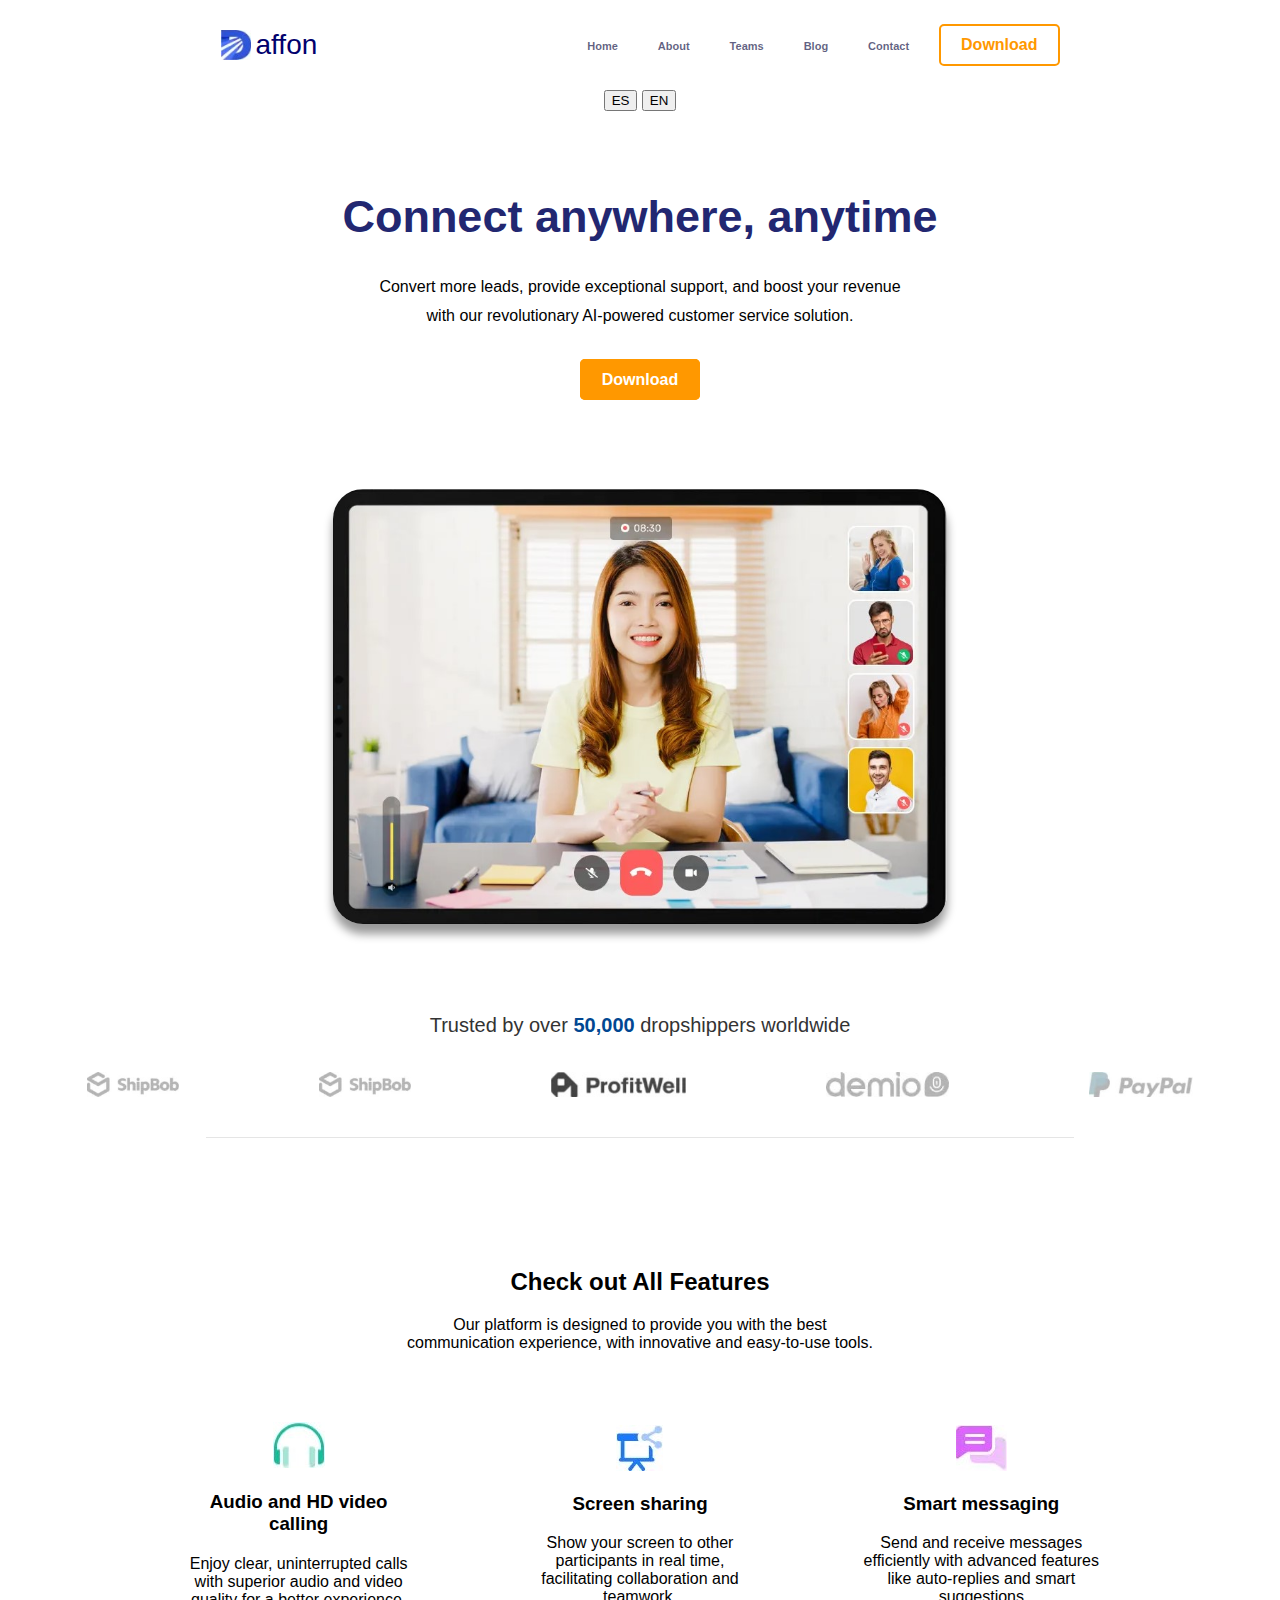
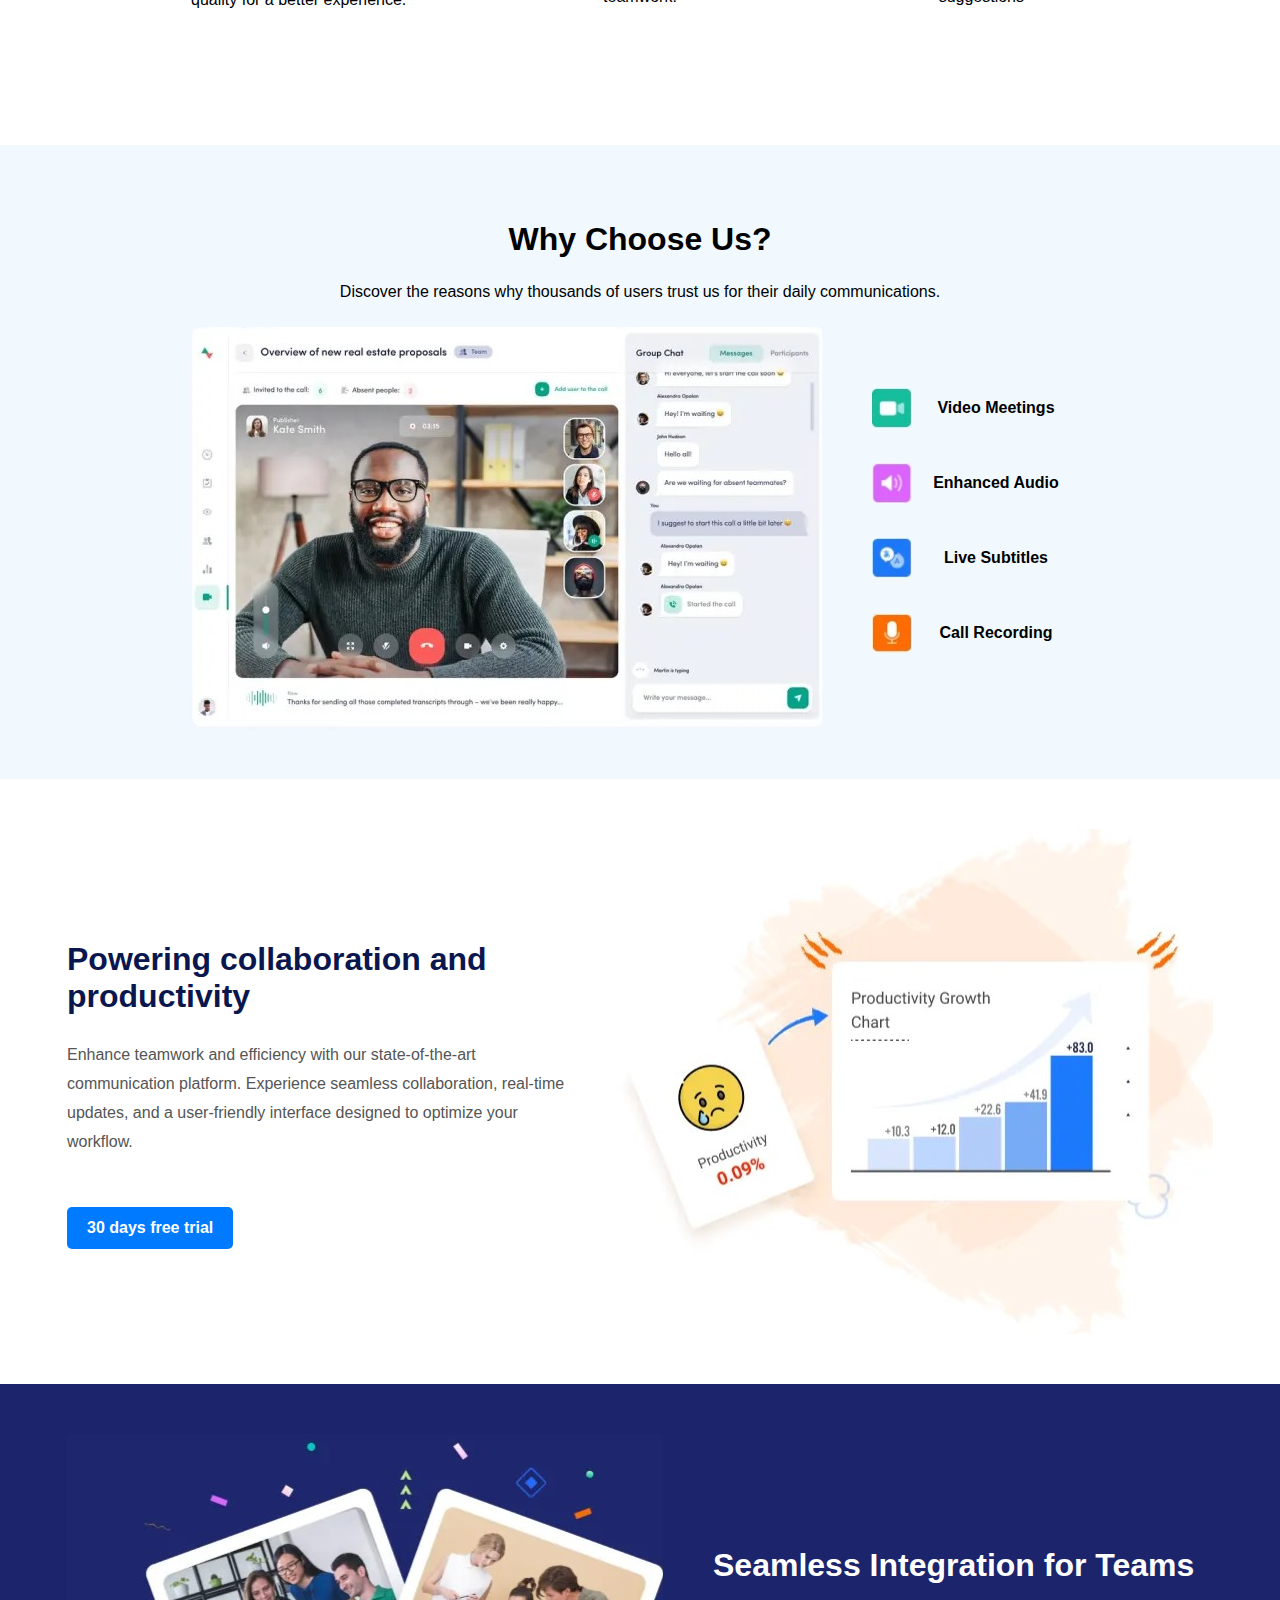
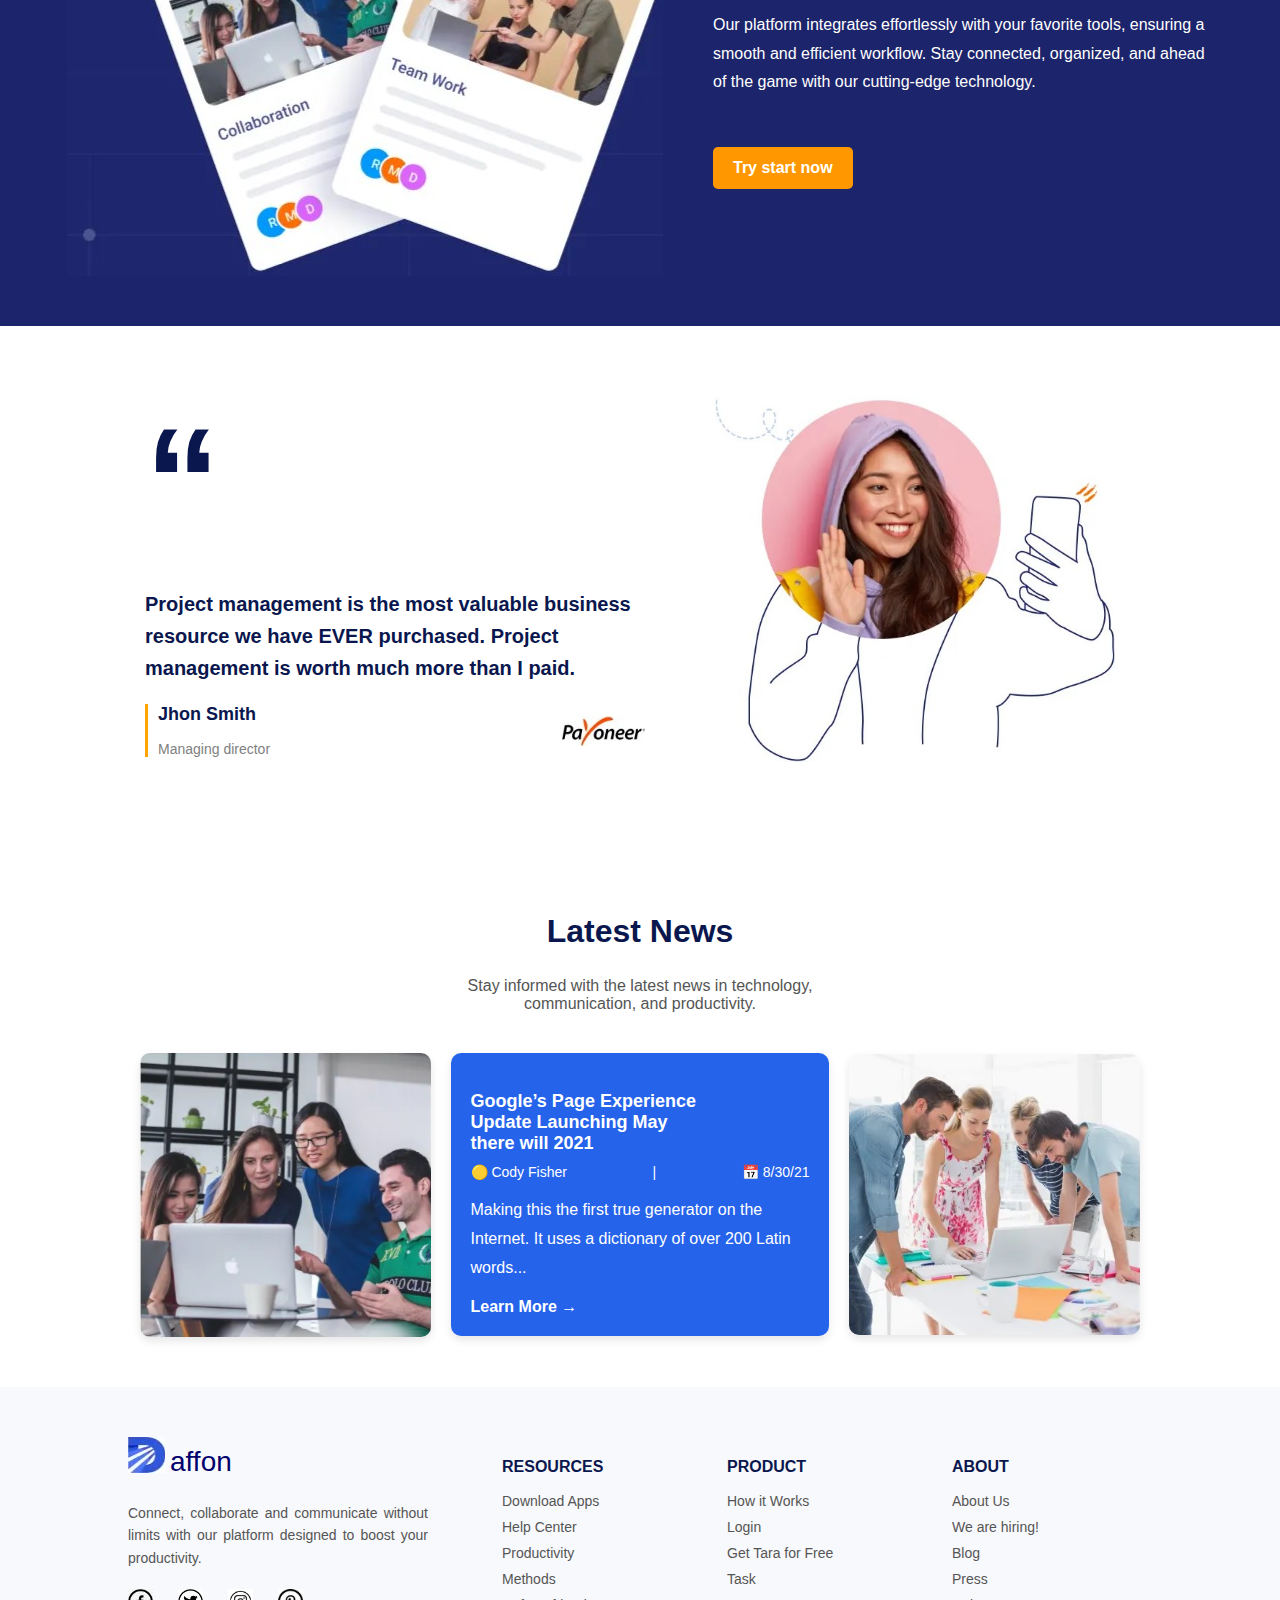
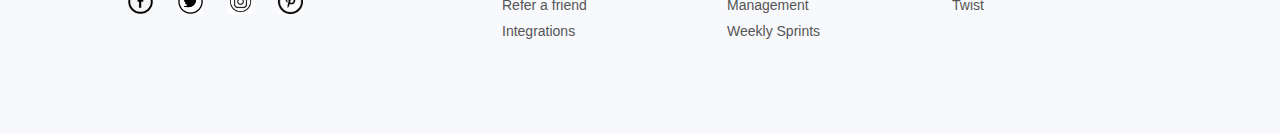
==== Proyecto/index.html @ 098b147c "Update index.html" ====
<!DOCTYPE html>
<html lang="es">

<head>
    <meta charset="UTF-8">
    <meta name="viewport" content="width=device-width, initial-scale=1.0">
    <title>Landing Page</title>
    <link rel="stylesheet" href="style.css">
    <link rel="stylesheet" href="style2.css">
    <link rel="stylesheet" href="style3.css">
    <script src="script.js"></script>

</head>

<body>

    <!-- Header -->
    <header class="header">
        <div class="logo">
            <img src="logo.jpg" alt="Logo" class="logo-img">
            affon
        </div>
        <nav>
            <ul>
                <li><a href="#" data-en="Home" data-es="Inicio">Home</a></li>
                <li><a href="#" data-en="About" data-es="Acerca de">About</a></li>
                <li><a href="#" data-en="Teams" data-es="Equipos">Teams</a></li>
                <li><a href="#" data-en="Blog" data-es="Blog">Blog</a></li>
                <li><a href="#" data-en="Contact" data-es="Contacto">Contact</a></li>
            </ul>
        </nav>
        <a href="#" class="btn btn1" data-en="Download" data-es="Descargar">Download</a>
    </header>

    <button onclick="changeLanguage('es')">ES</button>
    <button onclick="changeLanguage('en')">EN</button>



    <!-- Hero Section -->
    <section class="hero">
        <div class="hero-content">
            <h1>Connect anywhere, anytime</h1>
            <p>Convert more leads, provide exceptional support, and boost your revenue <br>
                with our revolutionary AI-powered customer service solution.</p>


            <a href="#" class="btn btn2">Download</a>
        </div>
        <div class="hero-image">
            <img src="Assets_features/video-call.jpg" alt="Video Call">
        </div>
    </section>
    <section class="trusted-section">
        <p>Trusted by over <span class="highlight">50,000</span> dropshippers worldwide</p>
        <div class="logos">
            <img src="Assets_trusted/shipbob.jpg" alt="Demio">
            <img src="Assets_trusted/shipbob.jpg" alt="ShipBob">
            <img src="Assets_trusted/profitwell.jpg" alt="ProfitWell">
            <img src="Assets_trusted/demio.jpg" alt="Demio">
            <img src="Assets_trusted/paypal.jpg" alt="PayPal">


        </div>
        <hr class="soft-line">
    </section>


    <!-- Features Section -->
    <section class="features">
        <h2>Check out All Features</h2>
        <p>Our platform is designed to provide you with the best  <br>
            communication experience, with innovative and easy-to-use tools.</p>
        <section class="img-feature">
            <div class="feature">
                <img src="Assets_features/audifonos.jpg" alt="Audifonos">
                <h3>Audio and HD video calling</h3>
                <p>Enjoy clear, uninterrupted calls with superior audio and video quality for a better experience.</p>
            </div>
            <div class="feature">
                <img src="Assets_features/pce.jpg" alt="Pce">
                <h3>Screen sharing</h3>
                <p>Show your screen to other participants in real time, facilitating collaboration and teamwork.</p>

            </div>
            <div class="feature">
                <img src="Assets_features/chat.jpg" alt="Chat">
                <h3>Smart messaging</h3>
                <p>Send and receive messages efficiently with advanced features like auto-replies and smart suggestions</p>
            </div>
        </section>

    </section>

    <!-- Why Choose Us -->
    <section class="why-choose">
        <h2>Why Choose Us?</h2>
        <p>Discover the reasons why thousands of users trust us for their daily communications.
        </p>
        <section class="choose">
            <img src="Assets_choose/pantalla.jpg" alt="Pantalla">

            <ul class="sec-choose">
                <li>
                    <img src="Assets_choose/video-meetings.jpg" alt="Video-meetings">
                    <span class="texto">Video Meetings</span>
                    <span class="extra-texto"> Organize meetings with colleagues and clients regardless of location.</span>
                </li>
                <li>
                    <img src="Assets_choose/enhanced-audio.jpg" alt="Enhanced-audio">
                    <span class="texto">Enhanced Audio</span>
                    <span class="extra-texto"> Enjoy superior sound quality for clearer conversations. </span>
                </li>
                <li>
                    <img src="Assets_choose/live-subtitles.jpg" alt="Live-subtitles">
                    <span class="texto">Live Subtitles</span>
                    <span class="extra-texto"> Follow the conversations with real-time transcription.</span>
                </li>
                <li>
                    <img src="Assets_choose/call-recording.jpg" alt="Call-recording">
                    <span class="texto">Call Recording</span>
                    <span class="extra-texto">Save your meetings to review later when you need to.</span>
                </li>
            </ul>
        </section>
        </section>

        <section class="collaboration-section">
            <div class="content">
                <h2 class="collaboration-title">Powering collaboration and productivity</h2>
                <p class="collaboration-text">
                    Enhance teamwork and efficiency with our state-of-the-art communication platform. 
                    Experience seamless collaboration, real-time updates, and a user-friendly interface designed to optimize your workflow.
                </p>
                <a href="#" class="cta-button">30 days free trial</a>
            </div>
            <img src="Latest_News/powering.jpg" alt="Productivity Growth Chart">
        </section>

        <section class="collaboration-section2">
            <img src="Latest_News/img-azul.jpg" alt="Productivity Growth Chart">
            <div class="content">
                <h2 class="collaboration2-title">Seamless Integration for Teams</h2>
                <p class="collaboration2-text">
                    Our platform integrates effortlessly with your favorite tools, ensuring a smooth and efficient workflow. Stay connected,
                     organized, and ahead of the game with our cutting-edge technology.
                </p>
                <a href="#" class="cta2-button">Try start now </a>
            </div>
            
        </section>

        <!-- Testimonial -->
        <section class="testimonial-section">
            <div class="testimonial-content">
                <span class="quote">“</span>
                <p class="testimonial-text">
                    Project management is the most valuable business resource we have EVER purchased.
                    Project management is worth much more than I paid.
                </p>
                <div class="author-info">
                    <div class="author-details">
                        <span class="author-name">Jhon Smith</span>
                        <br>
                        <span class="author-title">Managing director</span>
                    </div>
                    <img src="logo-empresa.jpg" alt="Payoneer Logo" class="company-logo">
                </div>
            </div>
            <div class="testimonial-image">
                <img src="Latest_News/selfie.jpg" alt="Testimonial Image">
            </div>
        </section>
        

        <!-- Latest News -->
        <section class="latest-news">
            <h2 class="news-title">Latest News</h2>
            <p class="news-description">
                Stay informed with the latest news in technology,<br> 
                communication, and productivity. 
              
            </p>
            
            <div class="news-container">
                <div class="news-card">
                    <img src="Latest_News/amigos.jpg" alt="News Image">
                </div>
                
                <div class="news-card featured-news">
                    <h3>Google’s Page Experience <br> Update Launching May <br>there will 2021</h3>
                    <div class="author-info">
                        <span>🟡 Cody Fisher</span> | <span>📅 8/30/21</span>
                    </div>
                    <p>
                        Making this the first true generator on the Internet. It uses a dictionary of 
                        over 200 Latin words...
                    </p>
                    <a href="#" class="learn-more">Learn More →</a>
                </div>
                
                <div class="news-card">
                    <img src="Latest_News/equipo.jpg" alt="News Image">
                </div>
            </div>
        </section>
        

        <!-- Footer -->
        <footer class="footer">
            <div class="footer-container">
                <!-- Logo y descripción -->
                <div class="footer-logo">
                    <div class="logo">
                        <img src="logo.jpg" alt="Logo" class="logo-img">
                        affon
                    </div>
                    <p>Connect, collaborate and communicate without limits with our platform designed to boost your productivity.</p>
                        <div class="social-icons">
                            <a href="#"><img src="Assets_trusted/facebook.jpg" alt="Facebook"></a>
                            <a href="#"><img src="Assets_trusted/twitter.jpg" alt="Twitter"></a>
                            <a href="#"><img src="Assets_trusted/instagran3.jpg" alt="Instagram"></a>
                            <a href="#"><img src="Assets_trusted/pinterest.jpg" alt="Pinterest"></a>
                        </div>
                </div>
        
                <!-- Menús -->
                <div class="footer-links">
                    <div class="column">
                        <h4>RESOURCES</h4>
                        <ul>
                            <li><a href="#">Download Apps</a></li>
                            <li><a href="#">Help Center</a></li>
                            <li><a href="#">Productivity</a></li>
                            <li><a href="#">Methods</a></li>
                            <li><a href="#">Refer a friend</a></li>
                            <li><a href="#">Integrations</a></li>
                        </ul>
                    </div>
        
                    <div class="column">
                        <h4>PRODUCT</h4>
                        <ul>
                            <li><a href="#">How it Works</a></li>
                            <li><a href="#">Login</a></li>
                            <li><a href="#">Get Tara for Free</a></li>
                            <li><a href="#">Task</a></li>
                            <li><a href="#">Management</a></li>
                            <li><a href="#">Weekly Sprints</a></li>
                        </ul>
                    </div>
        
                    <div class="column">
                        <h4>ABOUT</h4>
                        <ul>
                            <li><a href="#">About Us</a></li>
                            <li><a href="#">We are hiring!</a></li>
                            <li><a href="#">Blog</a></li>
                            <li><a href="#">Press</a></li>
                            <li><a href="#">Twist</a></li>
                        </ul>
                    </div>
                </div>
            </div>
        </footer>
        

</body>

</html>
---- Proyecto/style.css ----
/* Estilos generales */
body {
    font-family: Arial, sans-serif;
    margin: 0;
    padding: 0;
    text-align: center;
}

/* Header */
.header {
    display: flex;
    justify-content: center;
    gap: 30px;
    align-items: center;
    padding: 20px 10%;
    background-color: white;
    box-shadow: none;
}
.header nav ul li a {
    text-decoration: none;
    color: black;
    font-size: 11px; /* Reduce el tamaño del texto */
    font-weight: 400; /* Hace que el texto sea más delgado (normal) */
    font-family: Arial, sans-serif;; /* Asegura una tipografía ligera */
}


.logo {
    display: flex;
    align-items: center;
    font-size: 28px; /* Aumenta el tamaño del texto */
    font-weight: 300; /* Hace el texto más delgado */
    font-family: "Century Gothic", Arial, sans-serif;;
    gap: 5px; /* Espacio entre la imagen y el texto */
    color: rgb(1, 1, 109);
    margin-right: 200px;

    
}

.logo-img {
    width: 30px; /* Ajusta el tamaño de la imagen */
    height: auto; /* Mantiene la proporción */

}


nav ul {
    list-style: none;
    display: flex;
    gap: 40px;
}

nav ul li {
    display: inline;
}

.header nav ul li a {
    text-decoration: none;
    color: rgba(24, 24, 75, 0.699);
    font-weight: bold;
}


.btn1 {
    background-color: white; /* Fondo blanco */
    color: #ff9800; /* Texto naranja */
    padding: 10px 20px;
    text-decoration: none;
    border: 2px solid #ff9800; /* Borde naranja */
    border-radius: 5px;
    font-weight: bold; /* Hace el texto más visible */
    transition: all 0.3s ease; /* Agrega un efecto suave */
}

.btn1:hover {
    background-color: #ff9800; /* Cambia el fondo a naranja al pasar el mouse */
    color: white; /* Cambia el texto a blanco */
}
.btn2 {
    background-color: #ff9800; /* Fondo naranja */
    color: white; /* Texto blanco */
    padding: 10px 20px;
    text-decoration: none;
    border: 2px solid #ff9800; /* Borde naranja */
    border-radius: 5px;
    font-weight: bold; /* Hace el texto más visible */
    transition: all 0.3s ease; /* Agrega un efecto suave */
    
    
    
}

.btn2:hover {
    padding: 14px 28px; /* Aumenta un poco el tamaño del botón */
    border-radius: 10px; /* Suaviza aún más los bordes */
    letter-spacing: 1px; /* Hace que las letras se separen un poco */

}
---- Proyecto/style2.css ----
/* Hero Section */
.hero {
    padding: 50px 10%;
    text-align: center;
}

.hero-content {
    margin-bottom: 100px; /* Espacio entre el texto y la imagen */
}
.hero-content p {
    margin-bottom: 40px; /* Agrega espacio debajo del párrafo */
    line-height: 1.8; /* Aumenta la distancia entre líneas */
    
    
}


.hero-image img {
    width: 60%; /* Reduce la imagen al 40% del contenedor */
    max-width: 800px; /* Evita que sea demasiado grande */
    height: auto; /* Mantiene la proporción */
    display: block; /* Evita espacios no deseados */
    margin: 0 auto; /* Centra la imagen si es necesario */
    box-shadow:  0px 10px 10px rgba(0, 0, 0, 0.4); /* Sombra solo abajo */
    border-radius: 30px; /* Opcional: redondea un poco las esquinas */
    
    
}


.hero-content h1 {
    color:rgba(34, 39, 113); /* Cambia el color del texto a azul */
    font-size: 45px; /* Aumenta el tamaño del texto */
    font-weight: bold; /* Mantiene el texto en negrita */
    font-family: "Century Gothic", Arial, sans-serif; /* Usa Century Gothic */
}

.trusted-section {
    text-align: center;
    padding: 20px;
    font-family: Arial, sans-serif;
    color: #333;
}

.trusted-section .highlight {
    color: #014792; /* Color azul similar */
    font-weight: bold;
}

.trusted-section p {
    font-size: 20px; /* Tamaño del texto general */
    font-weight: normal;
    color: #333;
    margin-bottom: 35px;

}


.logos {
    display: flex;
    justify-content: center;
    align-items: center;
    gap: 140px;
    margin-top: 10px;
}

.logos img {
    height: 25px; /* Ajusta el tamaño según necesites */
   
    transition: opacity 0.3s ease-in-out;
}

.logos img:hover {
    opacity: 1;
}

.soft-line {
    width: 70%; /* Controla el ancho de la línea */
    margin: 40px auto; /* Centra la línea y agrega espacio arriba/abajo */
    border: none;
    height: 1px;
    background-color: rgba(0, 0, 0, 0.1); /* Color suave */
}

/* Features Section */
.features {
    
    padding: 50px 10%;
}
.feature h3{
    line-height: 1.2;
}

.feature {
    margin: 20px 0;
}
.img-feature {
    margin: 50px;
    display: flex; /* Activa Flexbox */
    justify-content: center; /* Centra horizontalmente */
    align-items: center; /* Centra verticalmente */
    gap: 100px; /* Agrega separación entre las cajas */
}

.feature {
    flex: 1; /* Hace que todas las cajas tengan el mismo tamaño */
    text-align: center; /* Centra el contenido */
    max-width: 300px; /* Opcional: ajusta el ancho máximo */

}


/* Why Choose Us */
.why-choose {
    padding: 50px 10%;
    background-color: rgba(226, 242, 255, 0.473);
}

.why-choose h2 {
    font-size: 32px; /* Aumenta el tamaño del título */
    font-weight: bold;
    margin-bottom: 20px; /* Aumenta el espacio entre el título y el párrafo */
}

.why-choose p {
    font-size: 16px; /* Ajusta el tamaño del texto */
    line-height: 1.8; /* Aumenta el espacio entre líneas */
    margin-top: 20px; /* Espacio extra arriba */
    margin-bottom: 20px; /* Espacio extra abajo */
}

.choose{
    display: flex; /* Activa Flexbox */
    align-items: center; /* Centra verticalmente */
    justify-content: center; /* Centra horizontalmente */
    gap: 40px; /* Espacio entre la imagen y la lista */
    width: 100%;
    max-width: 900px; /* Ajusta el tamaño máximo */
    margin: 0 auto; /* Centra la sección en la página */

}
.sec-choose {
    list-style: none;
    padding: 0;
    width: 350px;
}

.sec-choose li {
    display: flex;
    align-items: center;
    gap: 0px;
    padding: 10px;
    margin-bottom: 5px;
    overflow: hidden;
    background-color: transparent;
    transition: background-color 0.3s ease-in-out;
    position: relative;
    flex-wrap: wrap; /* Permite que el texto adicional baje sin afectar la imagen y el subtítulo */
}

.sec-choose li:hover {
    background-color: white; /* Fondo blanco solo al pasar el mouse */
    border-radius: 10px;
    padding-bottom: 10px; /* Espacio para el texto extra */
}

.sec-choose img {
    width: 40px;
    height: 40px;
    border-radius: 5px;
    margin-right: 0px; /* Reducir el espacio entre la imagen y el texto */

}

.sec-choose .texto {
    font-size: 16px;
    font-weight: bold;
    flex: 2; /* Permite que el texto principal ocupe el espacio disponible */
    margin-left: 0px; /* Elimina cualquier margen extra */
}

.sec-choose .extra-texto {
    opacity: 0;
    max-height: 0;
    overflow: hidden;
    transition: opacity 0.3s ease-in-out, max-height 0.3s ease-in-out;
    color: #555;
    padding: 5px 10px;
    width: 100%; /* Ocupa todo el ancho disponible debajo */
    text-align: start;
    font-size: small;
}
.sec-choose li:hover .extra-texto {
    opacity: 1;
    max-height: 100px; /* Se expande hacia abajo */
}


.collaboration-section {
    display: flex;
    align-items: center;
    justify-content: center;
    padding: 50px;
    gap: 50px; /* Espacio entre el texto y la imagen */
}

.content {
    max-width: 500px;
    text-align: left; /* Asegura que todo el contenido quede alineado a la izquierda */
}

.collaboration-title {
    font-size: 32px;
    font-weight: bold;
    color: #0a174e;
    text-align: left;
}

.collaboration-text {
    font-size: 16px;
    color: #555;
    line-height: 1.8;
    margin-bottom: 20px;
    text-align: left;
}


.cta-button {
    display: inline-block;
    background-color: #007bff;
    color: white;
    padding: 12px 20px;
    border-radius: 5px;
    text-decoration: none;
    font-weight: bold;
    margin-top: 30px; /* Aumenta la distancia del texto al botón */
    transition: all 0.3s ease-in-out; /* Agrega una transición suave */
}
.cta-button:hover {
    transform: scale(1.1); /* Hace que el botón crezca un 10% */
  
}

.image-container img {
    width: 400px; /* Ajusta el tamaño según sea necesario */
}


.collaboration-section2 {
    display: flex;
    align-items: center;
    justify-content: center;
    padding: 50px;
    gap: 50px; /* Espacio entre el texto y la imagen */
    background-color: #1c246b ;
}

.content {
    max-width: 500px;
    text-align: left; /* Asegura que todo el contenido quede alineado a la izquierda */
}

.collaboration2-title {
    font-size: 32px;
    font-weight: bold;
    color: white;
    text-align: left;
}

.collaboration2-text {
    font-size: 16px;
    color: white;
    line-height: 1.8;
    margin-bottom: 20px;
    text-align: left;
}
.cta2-button {
    display: inline-block;
    background-color: #ff9800;
    color: white;
    padding: 12px 20px;
    border-radius: 5px;
    text-decoration: none;
    font-weight: bold;
    margin-top: 30px; /* Aumenta la distancia del texto al botón */
    transition: all 0.3s ease-in-out; /* Agrega una transición suave */
}
.cta2-button:hover {
    transform: scale(1.1); /* Hace que el botón crezca un 10% */
  
}

.image-container img {
    width: 400px; /* Ajusta el tamaño según sea necesario */
}


/* Testimonial */
.testimonial-section {
    display: flex;
    align-items: center;
    justify-content: center;
    gap: 50px;
    padding: 50px;
}

.testimonial-content {
    max-width: 500px;
    text-align: left;
}

.quote {
    font-size: 150px;
    color: #0a174e;
    font-weight: bold;
    font-family:'Lucida Sans Unicode', Geneva, Verdana, sans-serif;
}

.testimonial-text {
    font-size: 20px;
    font-weight: bold;
    color: #0a174e;
    line-height: 1.6;
    margin-bottom: 20px;
}

.author-info {
    display: flex;
    align-items: center;
    justify-content: space-between; /* Distribuye los elementos */
    margin-top: 10px;
    width: 100%;
    gap: 80px;
}

.author-details {
    border-left: 3px solid orange;
    padding-left: 10px;
}

.author-name {
    font-size: 18px;
    font-weight: bold;
    color: #0a174e;
    display: block;
}

.author-title {
    font-size: 14px;
    color: gray;
    display: block;
}

.logo-container {
    flex-grow: 1; /* Empuja el logo hacia la derecha */
    display: flex;
    justify-content: flex-end;
}

.company-logo {
    height: 30px;
}

.testimonial-image img {
    width: 400px;
    padding: 20px;
}



/* Latest News */
.latest-news {
    text-align: center;
    padding: 50px 20px;
}

.news-title {
    font-size: 32px;
    font-weight: bold;
    color: #0a174e;
}

.news-description {
    font-size: 16px;
    color: #555;
    margin-bottom: 40px;
}

.news-container {
    display: flex;
    justify-content: center;
    align-items: center;
    gap: 20px;
    max-width: 1000px;
    margin: 0 auto;
}

.news-card {
    width: 300px;
    border-radius: 10px;
    overflow: hidden;
    box-shadow: 0 4px 8px rgba(0, 0, 0, 0.1);
}

.news-card img {
    width: 100%;
    height: auto;
    display: block;
}
.featured-news p {
    font-size: 16px;
    line-height: 1.8; /* Aumenta la distancia entre líneas */
    margin-bottom: 15px;
}


.featured-news {
    background: #2563eb;
    color: white;
    padding: 20px;
    text-align: left;
    width: 350px;
    border-radius: 10px;
}

.featured-news h3 {
    font-size: 18px;
    margin-bottom: 10px;
}

.author-info {
    font-size: 14px;
    margin-bottom: 10px;
}

.learn-more {
    color: white;
    text-decoration: none;
    font-weight: bold;
}

.learn-more:hover {
    text-decoration: underline;
}


.footer {
    background-color: #f8f9fc;
    padding: 50px 10%;
}

.footer-container {
    display: flex;
    justify-content: space-between;
    align-items: flex-start;
    flex-wrap: wrap;
}

.footer-logo {
    max-width: 300px;
}

.footer-logo img {
    width: 150px;
    margin-bottom: 15px;
}

.footer-logo p {
    font-size: 14px;
    color: #555;
    line-height: 1.6;
}

.social-icons {
    margin-top: 15px;
}

.social-icons a {
    display: inline-block;
    margin-right: 10px;
    font-size: 18px;
    color: #555;
    transition: color 0.3s ease;
}

.social-icons a:hover {
    color: #007bff;
}

.footer-links {
    display: flex;
    justify-content: space-between;
    gap: 40px;
}

.column h4 {
    font-size: 16px;
    font-weight: bold;
    color: #0a174e;
    margin-bottom: 10px;
}

.column ul {
    list-style: none;
    padding: 0;
}

.column ul li {
    margin-bottom: 8px;
}

.column ul li a {
    text-decoration: none;
    color: #555;
    font-size: 14px;
    transition: color 0.3s ease;
}

.column ul li a:hover {
    color: #007bff;
}
h1, h2, h3, p {
    transition: transform 0.3s ease, opacity 0.3s ease;
}
h1:hover, h2:hover {
    transform: scale(1.05);
}
---- Proyecto/style3.css ----
.footer-links {
    display: flex;
    justify-content: space-between;
    gap: 25px; /* Ajusta el valor según sea necesario */
}

.column {
    flex: 1;
    min-width: 200px; /* Asegura que haya espacio entre ellos */
    

}
.footer-logo {
    margin-bottom: 50px; /* Ajusta la distancia entre logo y links */
}

.footer-logo p {
    text-align: justify; /* Justificar el texto */
}

.footer-links .column h4,
.footer-links .column ul {
    text-align: left; /* Alinear los títulos y listas a la izquierda */
}


.social-icons {
    display: flex;
    gap: 15px; /* Espacio entre los íconos */
    margin-top: 20px; /* Espacio entre el texto y los íconos */
}

.social-icons img {
    width: 25px; /* Tamaño de los íconos */
    height: auto;
}
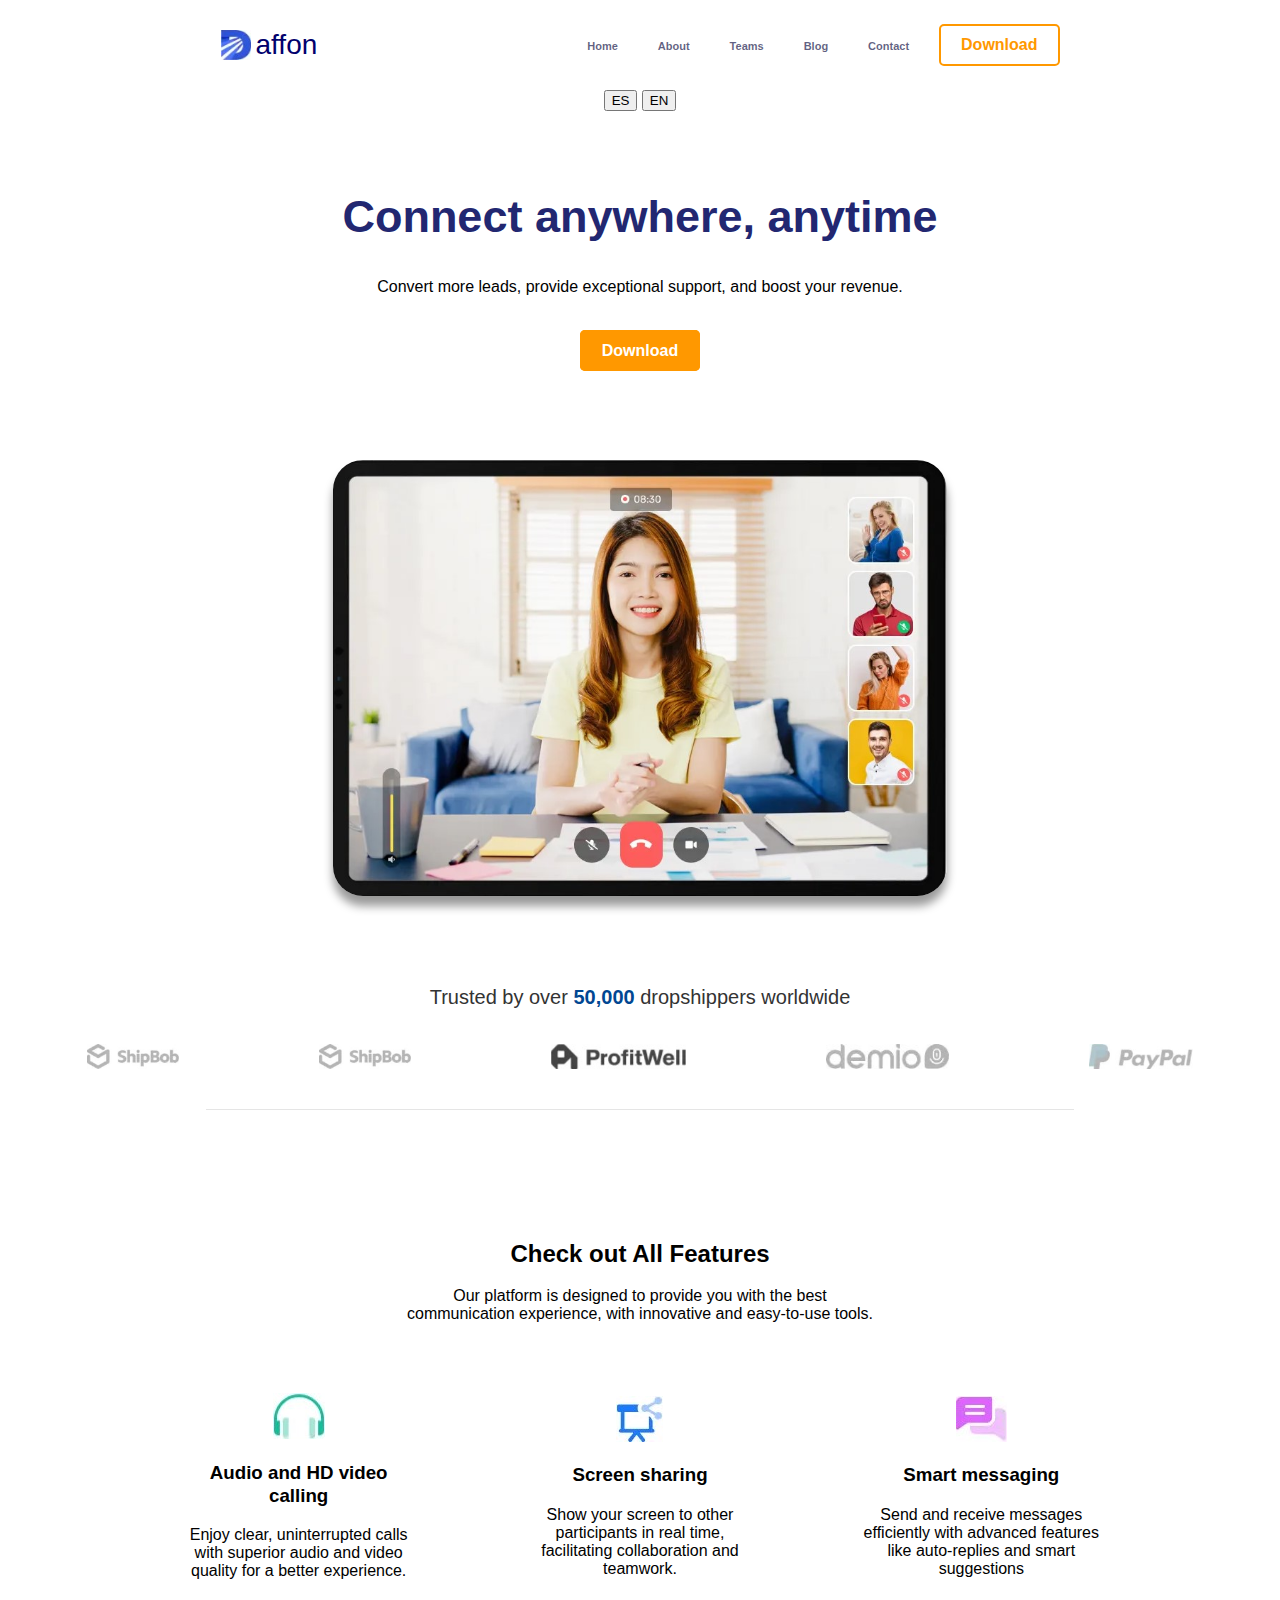
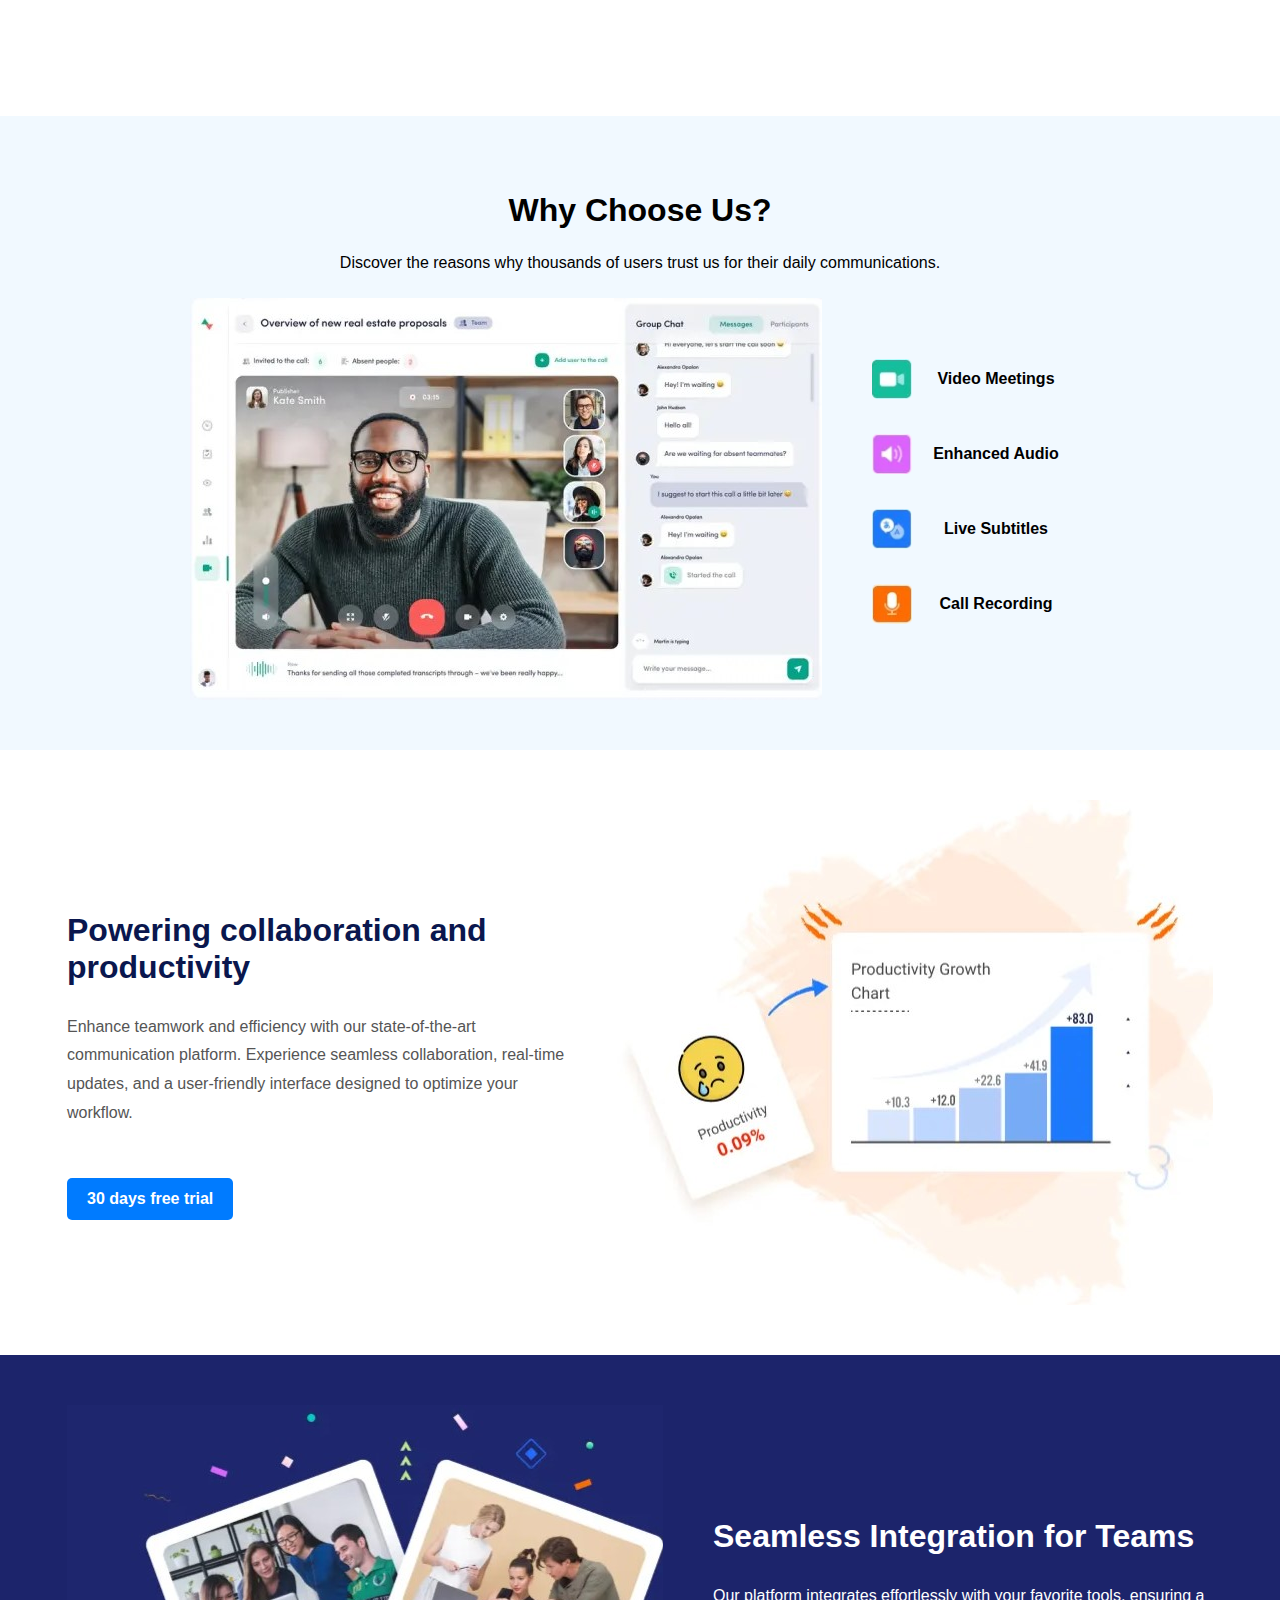
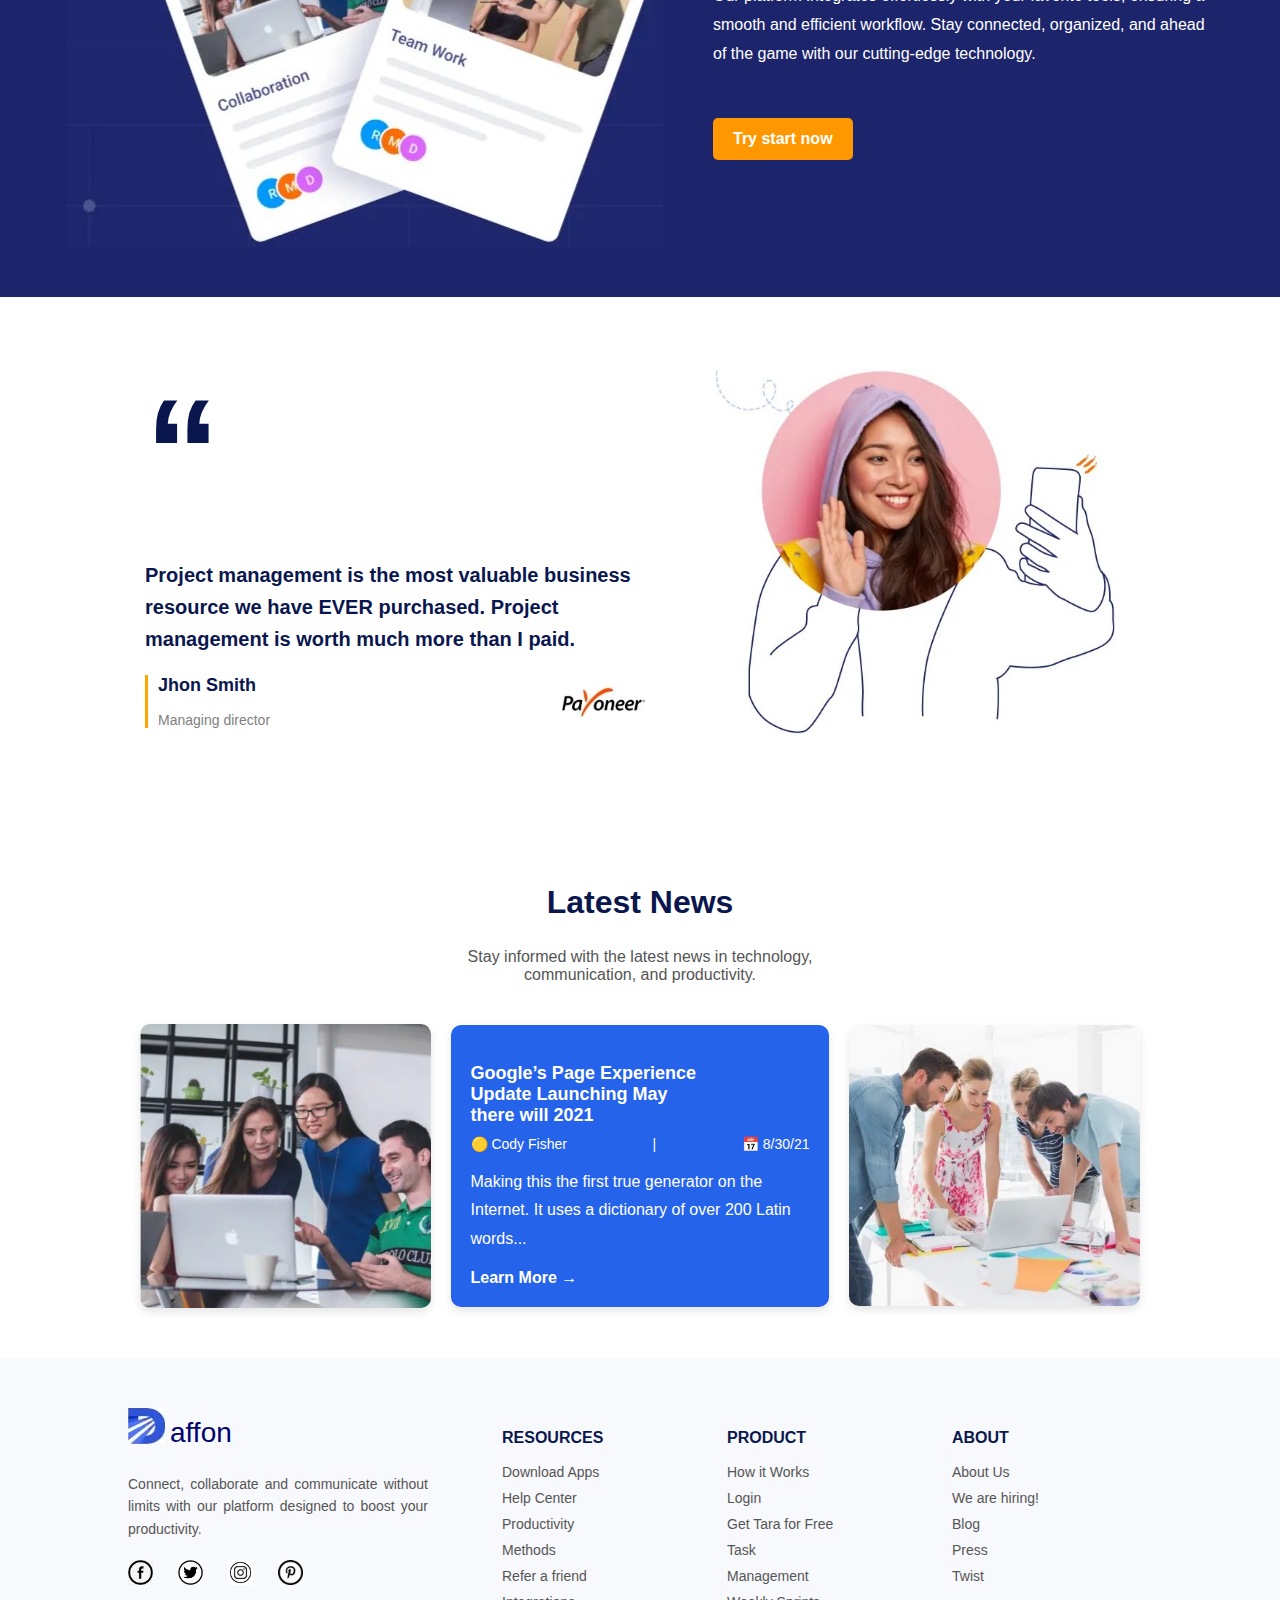
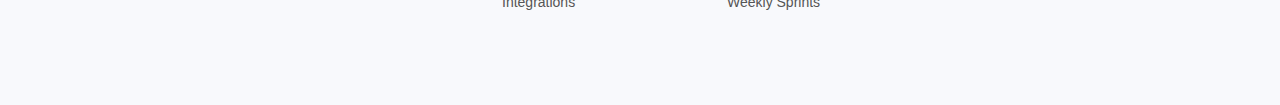
==== commit c4577cff: "Update index.html" ====
--- a/Proyecto/index.html
+++ b/Proyecto/index.html
@@ -40,19 +40,27 @@
     <!-- Hero Section -->
     <section class="hero">
         <div class="hero-content">
-            <h1>Connect anywhere, anytime</h1>
-            <p>Convert more leads, provide exceptional support, and boost your revenue <br>
-                with our revolutionary AI-powered customer service solution.</p>
-
-
-            <a href="#" class="btn btn2">Download</a>
+            <h1 data-en="Connect anywhere, anytime" data-es="Conéctate en cualquier momento y lugar">Connect anywhere,
+                anytime</h1>
+            <p data-en="Convert more leads, provide exceptional support, and boost your revenue with our revolutionary AI-powered customer service solution."
+                data-es="Convierte más clientes potenciales, brinda soporte excepcional y aumenta tus ingresos con nuestra revolucionaria solución de servicio al cliente impulsada por IA.">
+                Convert more leads, provide exceptional support, and boost your revenue.
+            </p>
+
+
+            <a href="#" class="btn btn2" data-en="Download" data-es="Descargar">Download</a>
         </div>
         <div class="hero-image">
             <img src="Assets_features/video-call.jpg" alt="Video Call">
         </div>
     </section>
     <section class="trusted-section">
-        <p>Trusted by over <span class="highlight">50,000</span> dropshippers worldwide</p>
+        <p data-en="Trusted by over <span class='highlight'>50,000</span> dropshippers worldwide"
+            data-es="Con la confianza de más de <span class='highlight'>50,000</span> dropshippers en todo el mundo">
+            Trusted by over <span class="highlight">50,000</span> dropshippers worldwide
+        </p>
+
+
         <div class="logos">
             <img src="Assets_trusted/shipbob.jpg" alt="Demio">
             <img src="Assets_trusted/shipbob.jpg" alt="ShipBob">
@@ -64,7 +72,6 @@
         </div>
         <hr class="soft-line">
     </section>
-
 
     <!-- Features Section -->
     <section class="features">
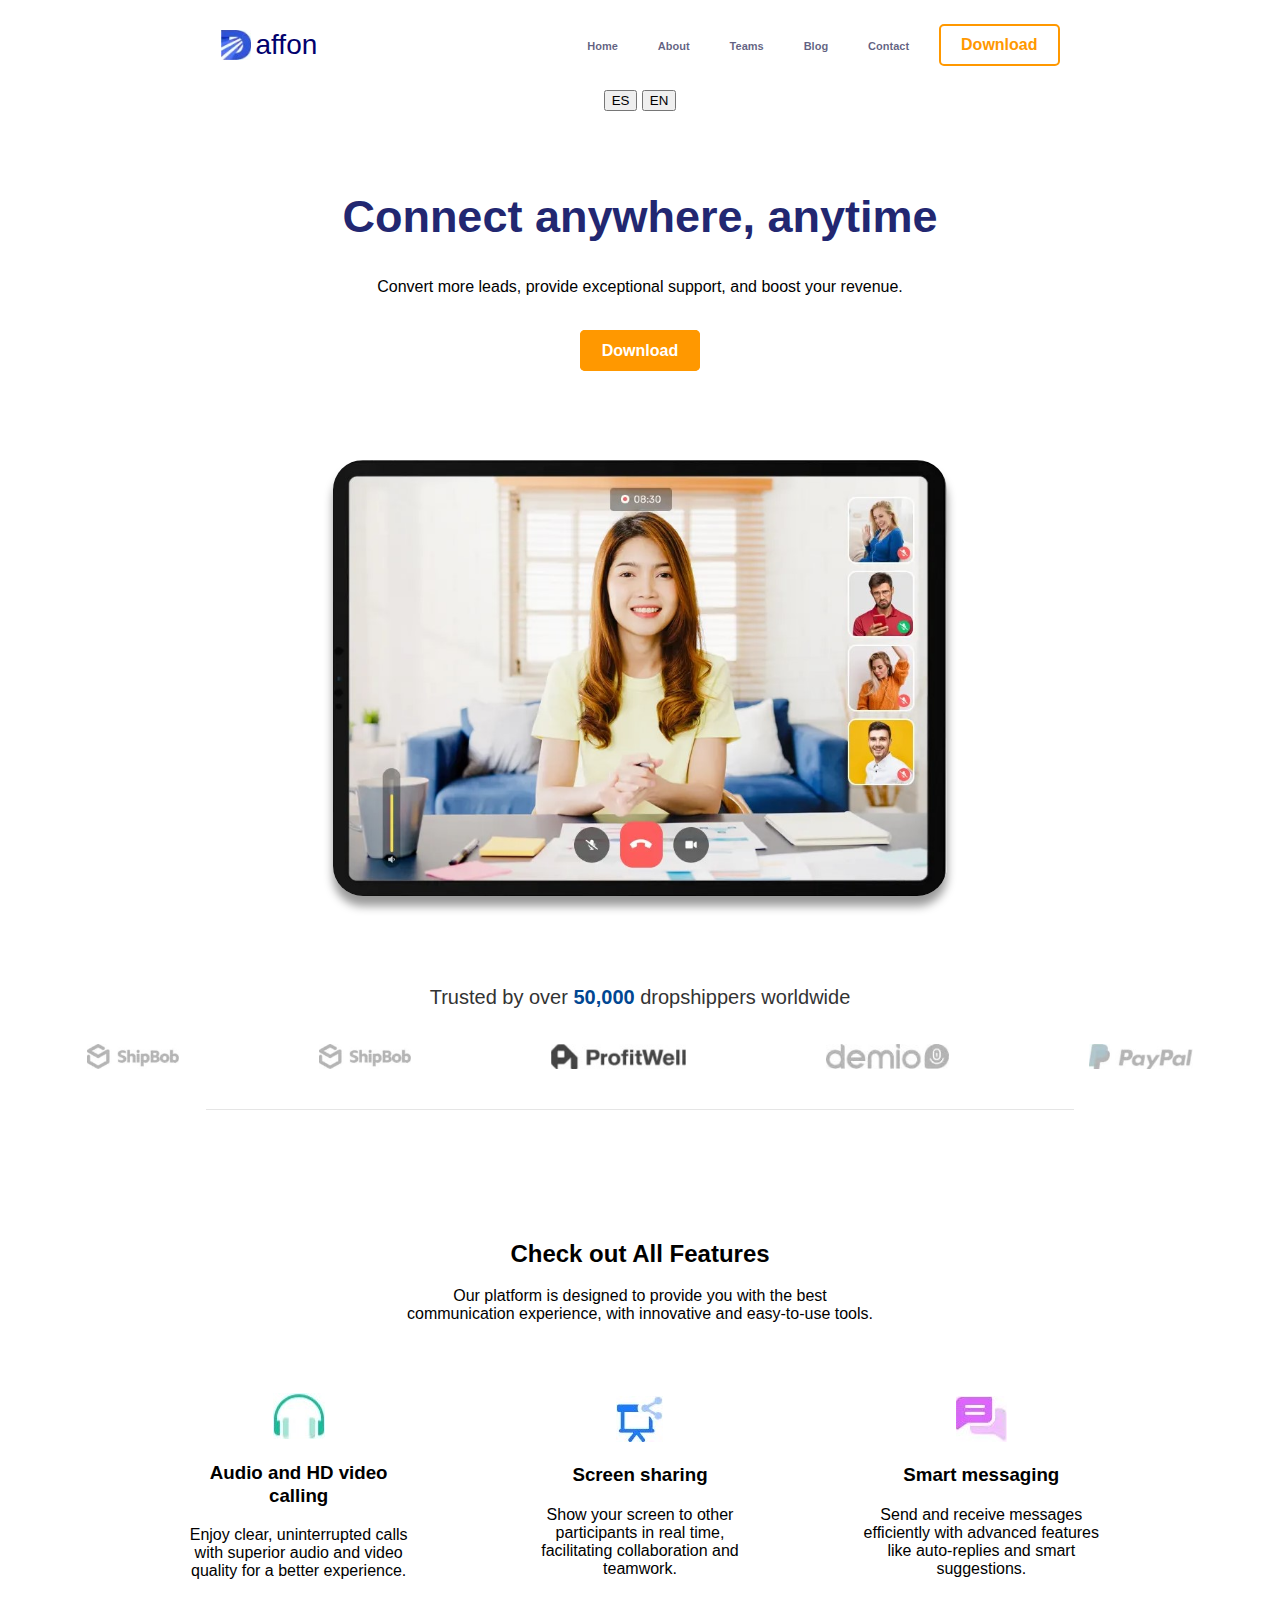
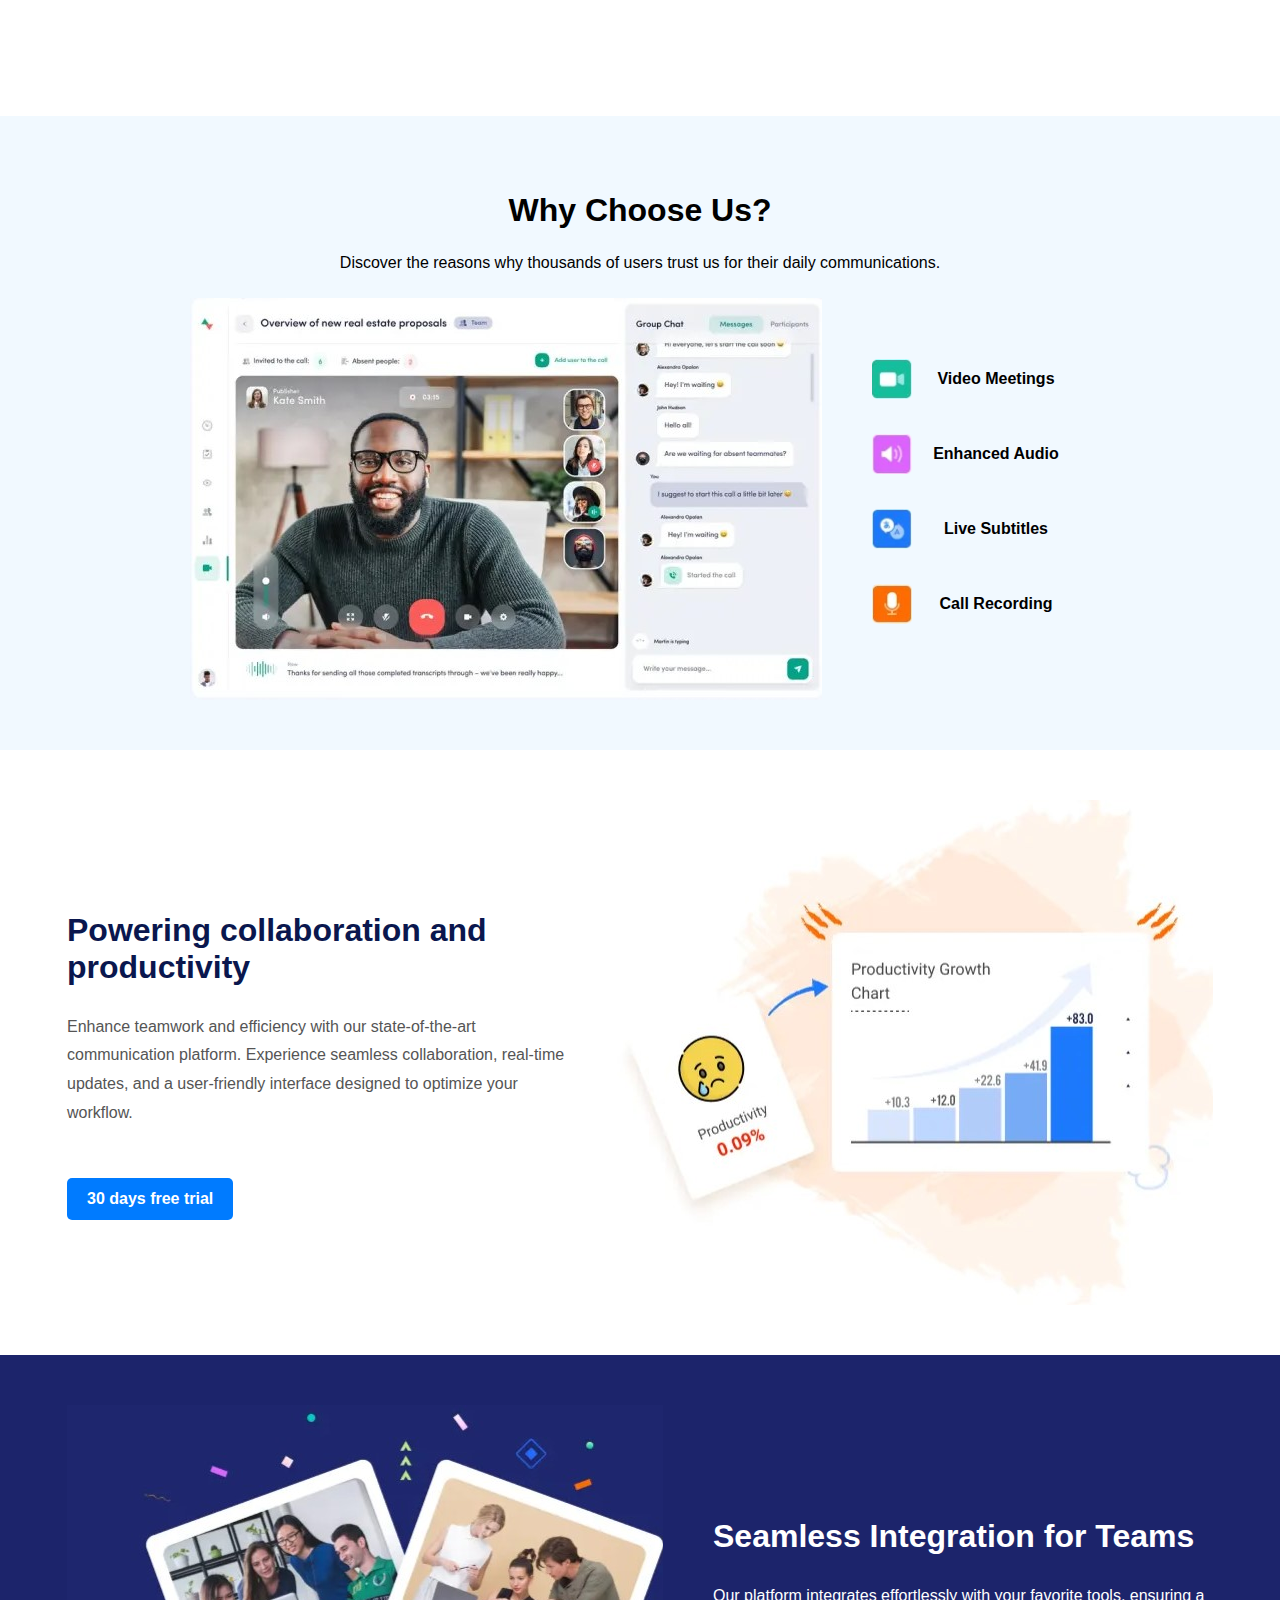
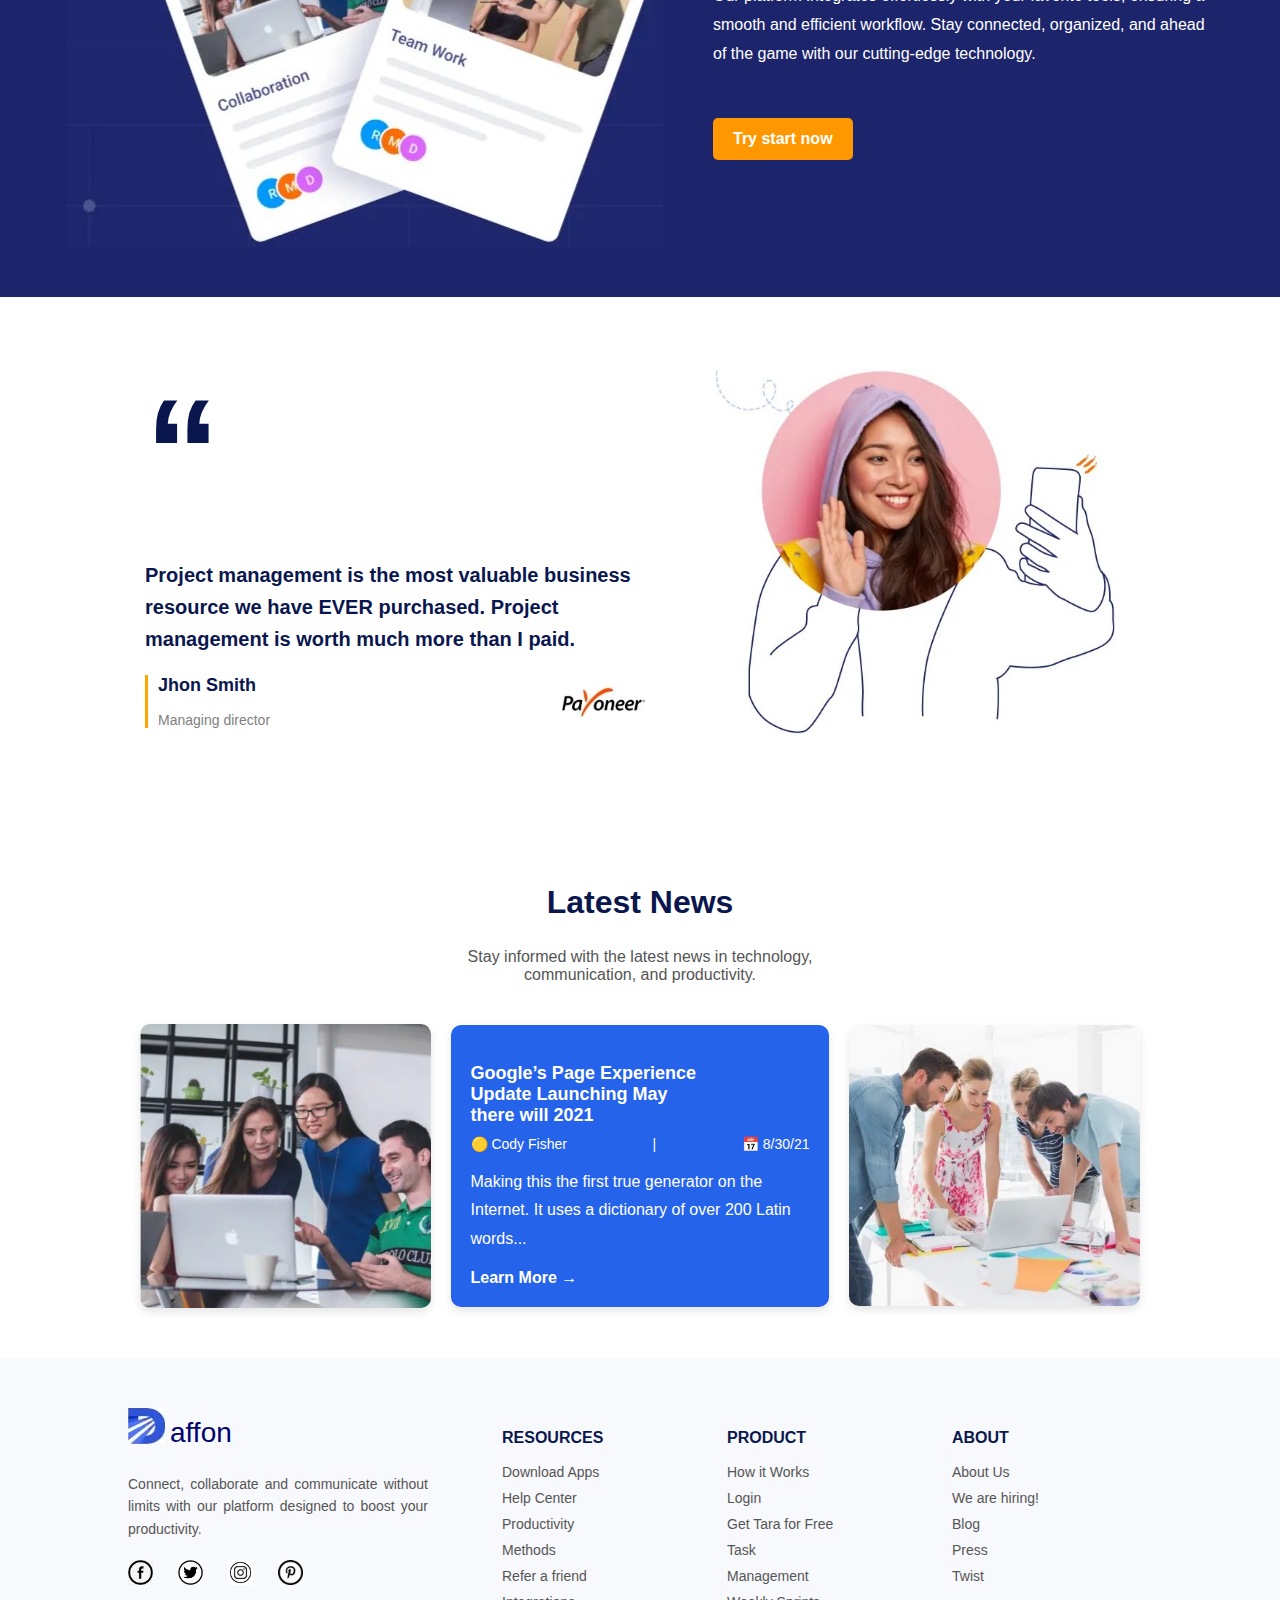
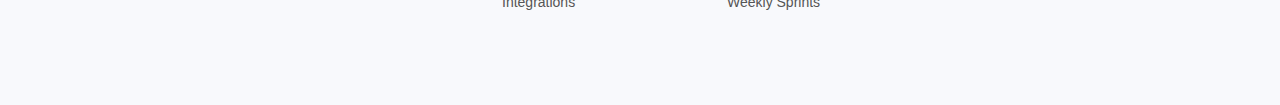
==== commit ab2e9989: "Update index.html" ====
--- a/Proyecto/index.html
+++ b/Proyecto/index.html
@@ -75,25 +75,59 @@
 
     <!-- Features Section -->
     <section class="features">
-        <h2>Check out All Features</h2>
-        <p>Our platform is designed to provide you with the best  <br>
-            communication experience, with innovative and easy-to-use tools.</p>
+        <h2 id="features-title" data-en="Check out All Features" data-es="Descubre todas las características">
+            Check out All Features
+        </h2>
+
+        <p id="features-text"
+            data-en="Our platform is designed to provide you with the best <br> communication experience, with innovative and easy-to-use tools."
+            data-es="Nuestra plataforma está diseñada para brindarte la mejor <br> experiencia de comunicación, con herramientas innovadoras y fáciles de usar.">
+            Our platform is designed to provide you with the best <br>
+            communication experience, with innovative and easy-to-use tools.
+        </p>
+
         <section class="img-feature">
             <div class="feature">
                 <img src="Assets_features/audifonos.jpg" alt="Audifonos">
-                <h3>Audio and HD video calling</h3>
-                <p>Enjoy clear, uninterrupted calls with superior audio and video quality for a better experience.</p>
+                <h3 id="audio-video-title" data-en="Audio and HD video calling"
+                    data-es="Llamadas de audio y video en HD">
+                    Audio and HD video calling
+                </h3>
+
+                <p id="audio-video-text"
+                    data-en="Enjoy clear, uninterrupted calls with superior audio and video quality for a better experience."
+                    data-es="Disfruta de llamadas claras e ininterrumpidas con una calidad de audio y video superior para una mejor experiencia.">
+                    Enjoy clear, uninterrupted calls with superior audio and video quality for a better experience.
+                </p>
+
+
             </div>
             <div class="feature">
                 <img src="Assets_features/pce.jpg" alt="Pce">
-                <h3>Screen sharing</h3>
-                <p>Show your screen to other participants in real time, facilitating collaboration and teamwork.</p>
+                <h3 id="screen-sharing-title" data-en="Screen sharing" data-es="Compartir pantalla">
+                    Screen sharing
+                </h3>
+
+                <p id="screen-sharing-text"
+                    data-en="Show your screen to other participants in real time, facilitating collaboration and teamwork."
+                    data-es="Comparte tu pantalla con otros participantes en tiempo real, facilitando la colaboración y el trabajo en equipo.">
+                    Show your screen to other participants in real time, facilitating collaboration and teamwork.
+                </p>
 
             </div>
             <div class="feature">
                 <img src="Assets_features/chat.jpg" alt="Chat">
-                <h3>Smart messaging</h3>
-                <p>Send and receive messages efficiently with advanced features like auto-replies and smart suggestions</p>
+                <h3 id="smart-messaging-title" data-en="Smart messaging" data-es="Mensajería inteligente">
+                    Smart messaging
+                </h3>
+
+                <p id="smart-messaging-text"
+                    data-en="Send and receive messages efficiently with advanced features like auto-replies and smart suggestions."
+                    data-es="Envía y recibe mensajes de manera eficiente con funciones avanzadas como respuestas automáticas y sugerencias inteligentes.">
+                    Send and receive messages efficiently with advanced features like auto-replies and smart
+                    suggestions.
+                </p>
+
             </div>
         </section>
 
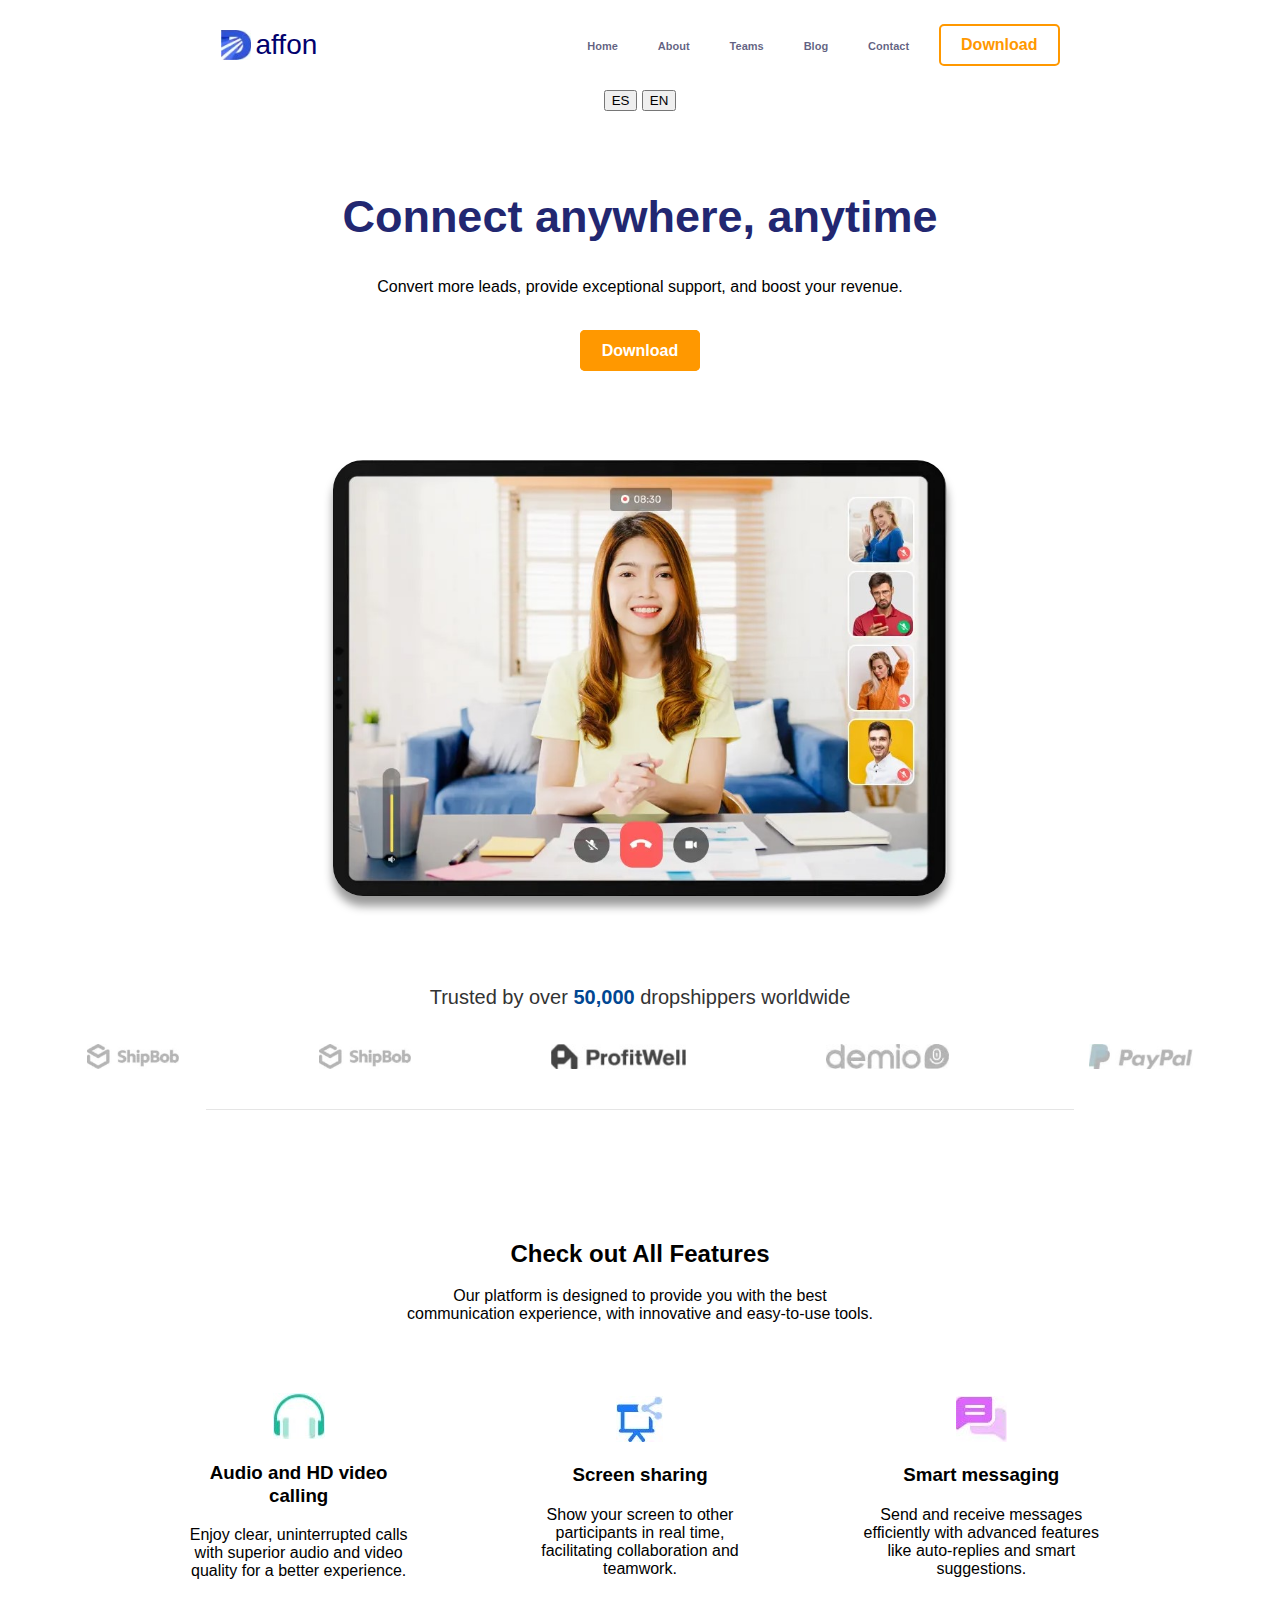
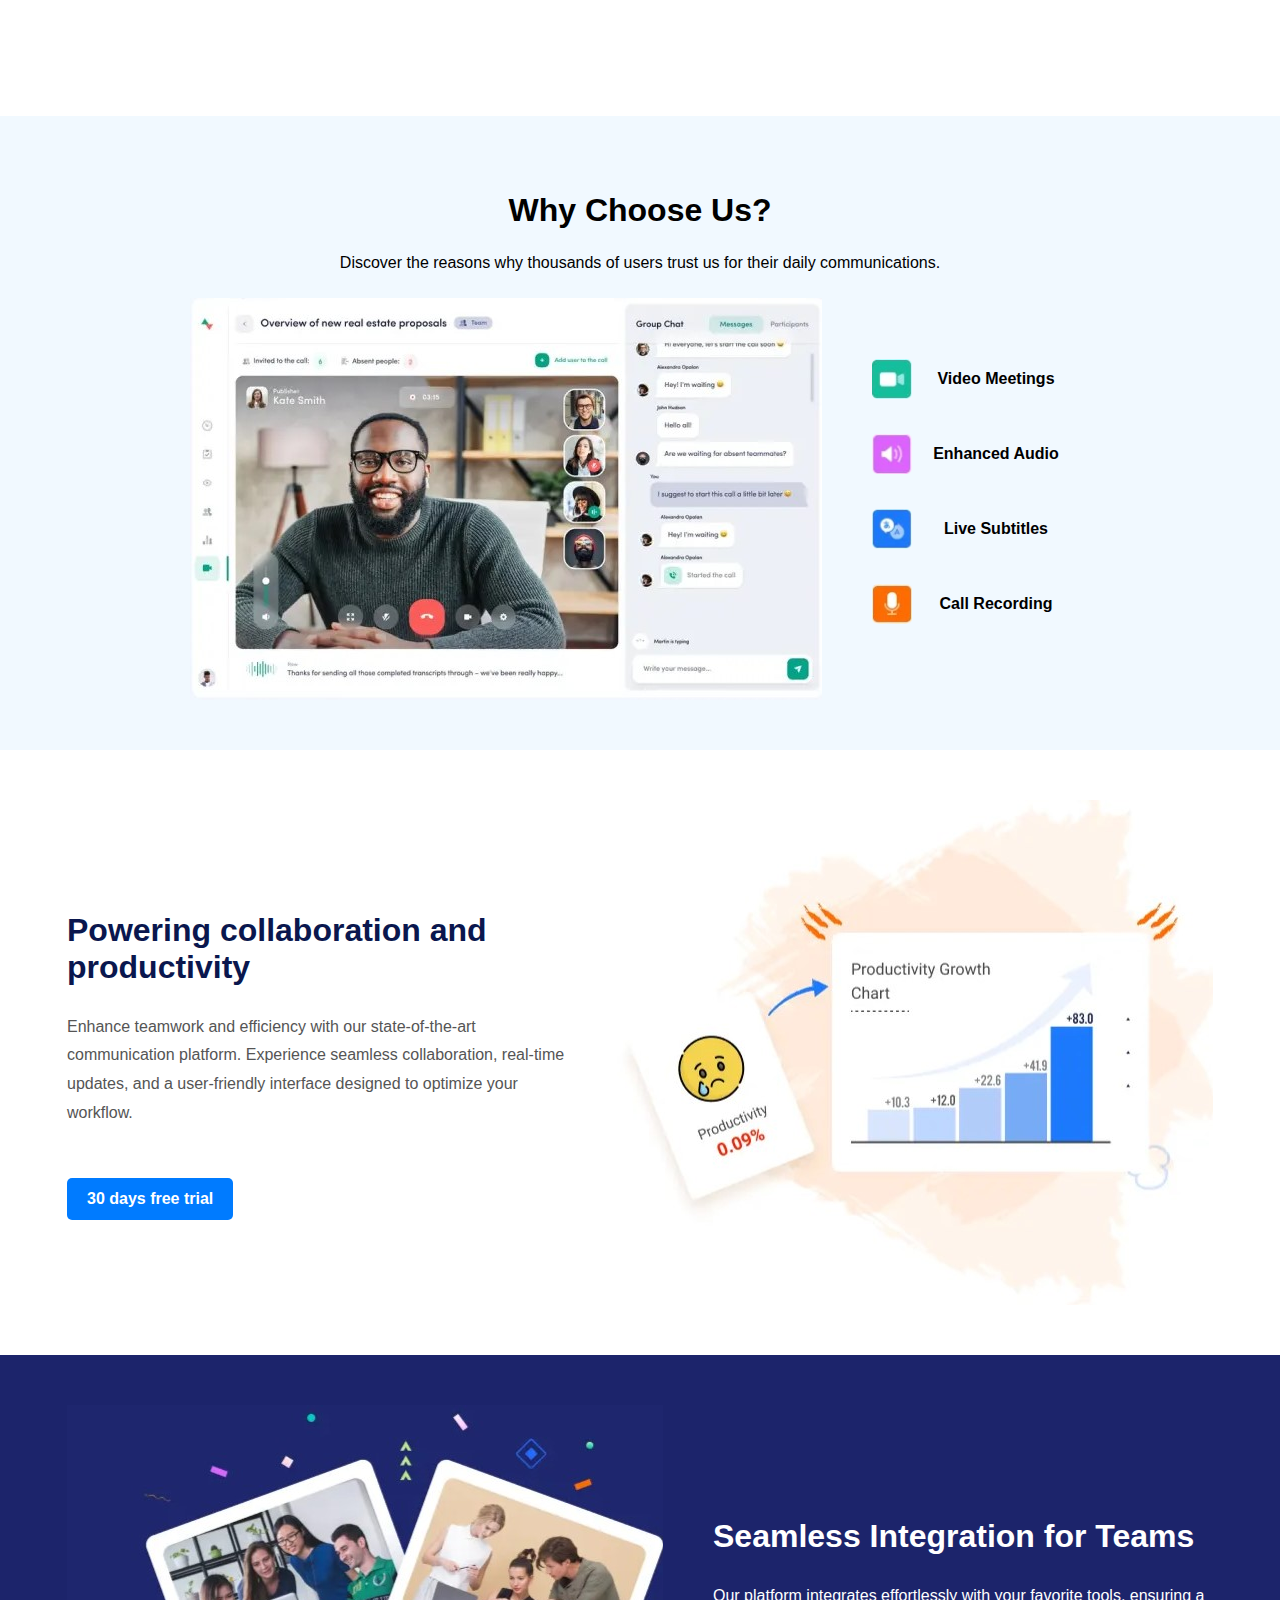
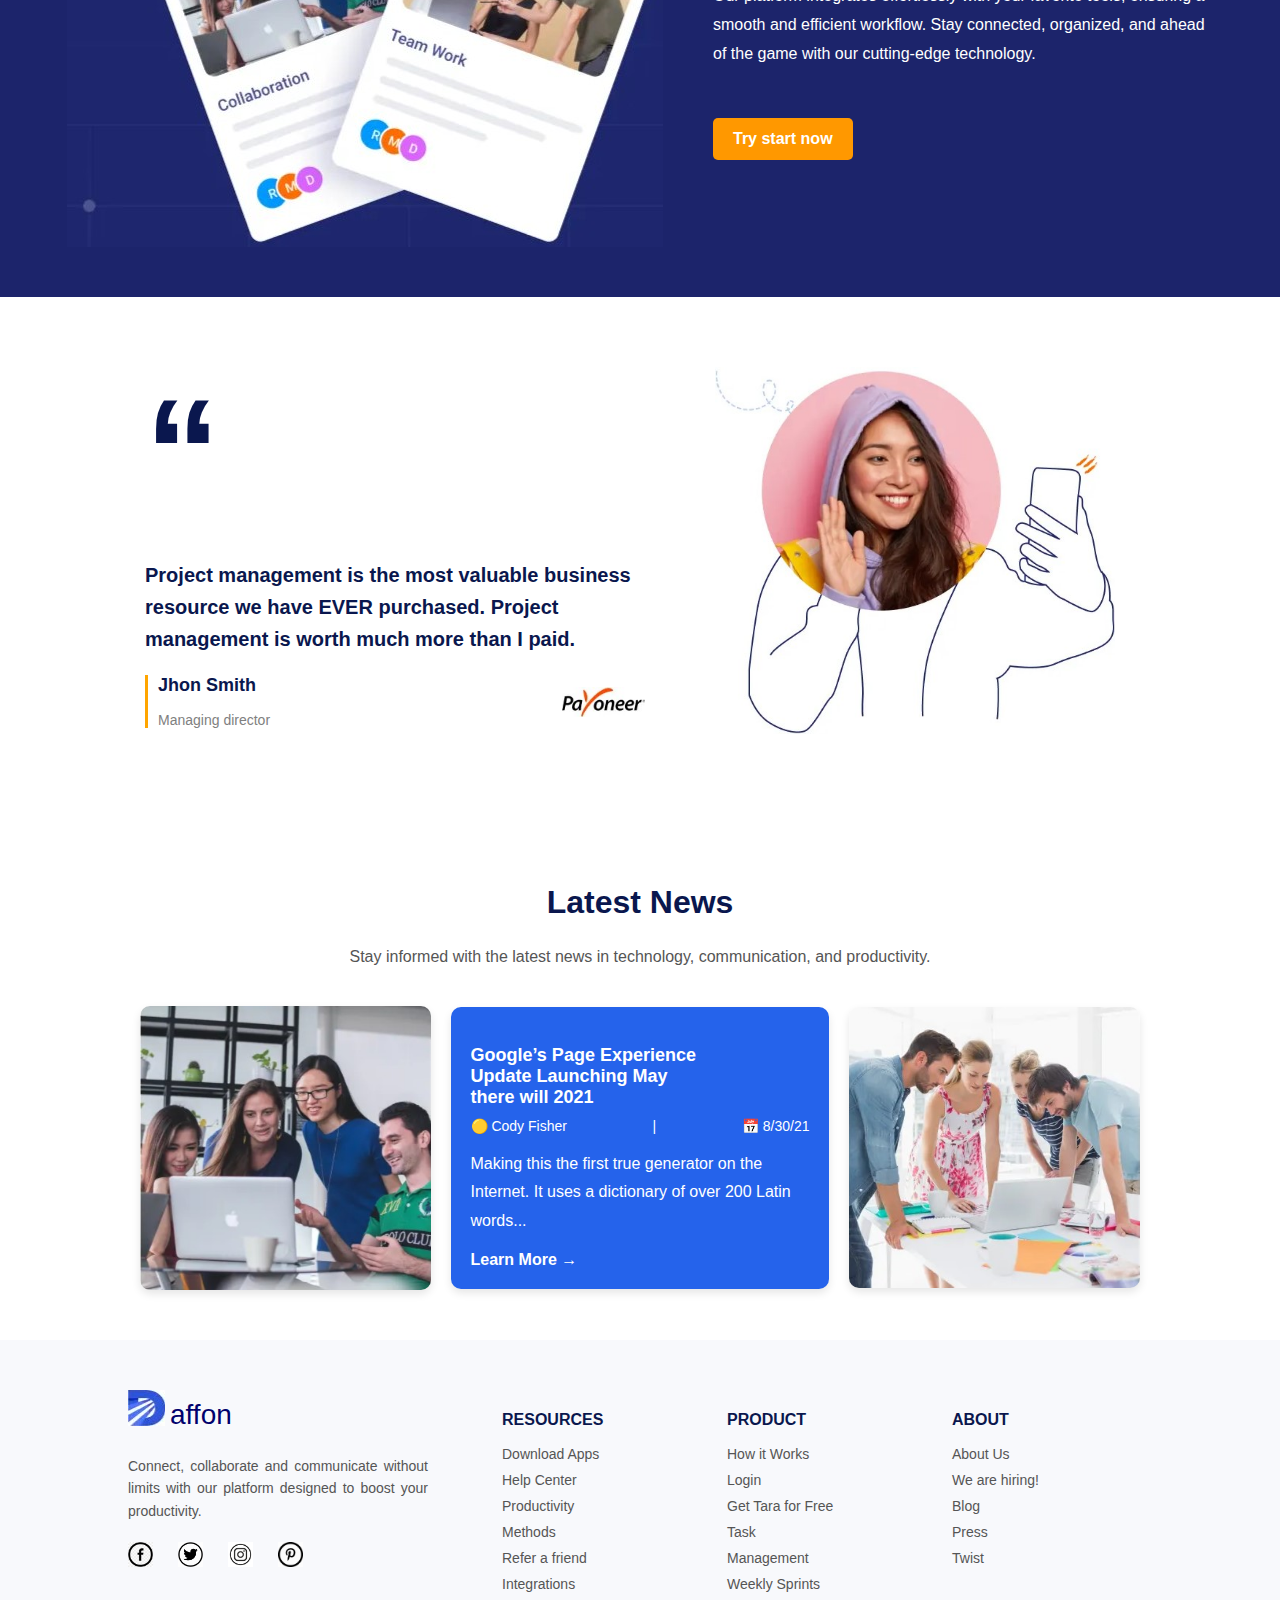
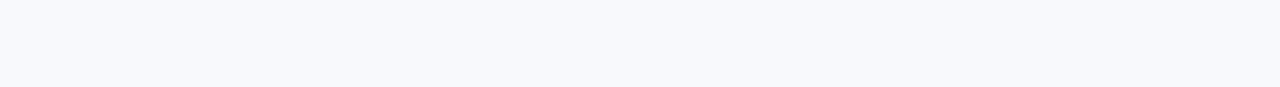
==== commit 4c946070: "Update index.html" ====
--- a/Proyecto/index.html
+++ b/Proyecto/index.html
@@ -133,118 +133,188 @@
 
     </section>
 
-    <!-- Why Choose Us -->
+   <!-- Why Choose Us -->
     <section class="why-choose">
-        <h2>Why Choose Us?</h2>
-        <p>Discover the reasons why thousands of users trust us for their daily communications.
+        <h2 id="why-choose-us-title" data-en="Why Choose Us?" data-es="¿Por qué elegirnos?">
+            Why Choose Us?
+        </h2>
+
+        <p id="why-choose-us-text"
+            data-en="Discover the reasons why thousands of users trust us for their daily communications."
+            data-es="Descubre las razones por las que miles de usuarios confían en nosotros para sus comunicaciones diarias.">
+            Discover the reasons why thousands of users trust us for their daily communications.
         </p>
+
         <section class="choose">
             <img src="Assets_choose/pantalla.jpg" alt="Pantalla">
 
             <ul class="sec-choose">
                 <li>
                     <img src="Assets_choose/video-meetings.jpg" alt="Video-meetings">
-                    <span class="texto">Video Meetings</span>
-                    <span class="extra-texto"> Organize meetings with colleagues and clients regardless of location.</span>
+                    <span class="texto" data-en="Video Meetings" data-es="Reuniones por video">
+                        Video Meetings
+                    </span>
+
+                    <span class="extra-texto"
+                        data-en="Organize meetings with colleagues and clients regardless of location."
+                        data-es="Organiza reuniones con colegas y clientes sin importar la ubicación.">
+                        Organize meetings with colleagues and clients regardless of location.
+                    </span>
+
                 </li>
                 <li>
                     <img src="Assets_choose/enhanced-audio.jpg" alt="Enhanced-audio">
-                    <span class="texto">Enhanced Audio</span>
-                    <span class="extra-texto"> Enjoy superior sound quality for clearer conversations. </span>
+                    <span class="texto" data-en="Enhanced Audio" data-es="Audio mejorado">
+                        Enhanced Audio
+                    </span>
+
+                    <span class="extra-texto" data-en="Enjoy superior sound quality for clearer conversations."
+                        data-es="Disfruta de una calidad de sonido superior para conversaciones más claras.">
+                        Enjoy superior sound quality for clearer conversations.
+                    </span>
+
                 </li>
                 <li>
                     <img src="Assets_choose/live-subtitles.jpg" alt="Live-subtitles">
-                    <span class="texto">Live Subtitles</span>
-                    <span class="extra-texto"> Follow the conversations with real-time transcription.</span>
+                    <span class="texto" data-en="Live Subtitles" data-es="Subtítulos en vivo">
+                        Live Subtitles
+                    </span>
+
+                    <span class="extra-texto" data-en="Follow the conversations with real-time transcription."
+                        data-es="Sigue las conversaciones con transcripción en tiempo real.">
+                        Follow the conversations with real-time transcription.
+                    </span>
+
                 </li>
                 <li>
                     <img src="Assets_choose/call-recording.jpg" alt="Call-recording">
-                    <span class="texto">Call Recording</span>
-                    <span class="extra-texto">Save your meetings to review later when you need to.</span>
+                    <span class="texto" data-en="Call Recording" data-es="Grabación de llamadas">
+                        Call Recording
+                    </span>
+
+                    <span class="extra-texto" data-en="Save your meetings to review later when you need to."
+                        data-es="Guarda tus reuniones para revisarlas más tarde cuando lo necesites.">
+                        Save your meetings to review later when you need to.
+                    </span>
+
                 </li>
             </ul>
         </section>
-        </section>
-
-        <section class="collaboration-section">
-            <div class="content">
-                <h2 class="collaboration-title">Powering collaboration and productivity</h2>
-                <p class="collaboration-text">
-                    Enhance teamwork and efficiency with our state-of-the-art communication platform. 
-                    Experience seamless collaboration, real-time updates, and a user-friendly interface designed to optimize your workflow.
+    </section>
+    <!-- collaboration-section-->
+           <section class="collaboration-section">
+        <div class="content">
+            <h2 class="collaboration-title" data-en="Powering collaboration and productivity"
+                data-es="Impulsando la colaboración y la productividad">
+                Powering collaboration and productivity
+            </h2>
+
+            <p class="collaboration-text"
+                data-en="Enhance teamwork and efficiency with our state-of-the-art communication platform. Experience seamless collaboration, real-time updates, and a user-friendly interface designed to optimize your workflow."
+                data-es="Mejora el trabajo en equipo y la eficiencia con nuestra avanzada plataforma de comunicación. Experimenta una colaboración fluida, actualizaciones en tiempo real y una interfaz fácil de usar diseñada para optimizar tu flujo de trabajo.">
+                Enhance teamwork and efficiency with our state-of-the-art communication platform. Experience seamless
+                collaboration, real-time updates, and a user-friendly interface designed to optimize your workflow.
+            </p>
+
+            <a href="#" class="cta-button" data-en="30 days free trial" data-es="Prueba gratuita de 30 días">
+                30 days free trial
+            </a>
+
+        </div>
+        <img src="Latest_News/powering.jpg" alt="Productivity Growth Chart">
+    </section>
+
+    <section class="collaboration-section2">
+        <img src="Latest_News/img-azul.jpg" alt="Productivity Growth Chart">
+        <div class="content">
+            <h2 class="collaboration2-title" data-en="Seamless Integration for Teams"
+                data-es="Integración sin fisuras para equipos">
+                Seamless Integration for Teams
+            </h2>
+
+            <p class="collaboration2-text"
+                data-en="Our platform integrates effortlessly with your favorite tools, ensuring a smooth and efficient workflow. Stay connected, organized, and ahead of the game with our cutting-edge technology."
+                data-es="Nuestra plataforma se integra sin esfuerzo con tus herramientas favoritas, garantizando un flujo de trabajo fluido y eficiente. Mantente conectado, organizado y a la vanguardia con nuestra tecnología de última generación.">
+                Our platform integrates effortlessly with your favorite tools, ensuring a smooth and efficient workflow.
+                Stay connected, organized, and ahead of the game with our cutting-edge technology.
+            </p>
+
+            <a href="#" class="cta2-button" data-en="Try start now" data-es="Prueba ahora">
+                Try start now
+            </a>
+
+        </div>
+
+    </section>
+
+ <!-- Testimonial -->
+    <section class="testimonial-section">
+        <div class="testimonial-content">
+            <span class="quote">“</span>
+            <p class="testimonial-text"
+                data-en="Project management is the most valuable business resource we have EVER purchased. Project management is worth much more than I paid."
+                data-es="La gestión de proyectos es el recurso empresarial más valioso que hemos comprado. Vale mucho más de lo que pagué.">
+                Project management is the most valuable business resource we have EVER purchased. Project management is
+                worth much more than I paid.
+            </p>
+
+            <div class="author-info">
+                <div class="author-details">
+                    <span class="author-name">Jhon Smith</span>
+                    <br>
+                    <span class="author-title" data-en="Managing director" data-es="Director general">
+                        Managing director
+                    </span>
+
+                </div>
+                <img src="logo-empresa.jpg" alt="Payoneer Logo" class="company-logo">
+            </div>
+        </div>
+        <div class="testimonial-image">
+            <img src="Latest_News/selfie.jpg" alt="Testimonial Image">
+        </div>
+    </section>
+        
+
+    <!-- Latest News -->
+    <section class="latest-news">
+        <h2 class="news-title" data-en="Latest News" data-es="Últimas Noticias">
+            Latest News
+        </h2>
+        <p class="news-description"
+            data-en="Stay informed with the latest news in technology, communication, and productivity."
+            data-es="Mantente informado con las últimas noticias en tecnología, comunicación y productividad.">
+            Stay informed with the latest news in technology, communication, and productivity.
+        </p>
+
+
+        <div class="news-container">
+            <div class="news-card">
+                <img src="Latest_News/amigos.jpg" alt="News Image">
+            </div>
+
+            <div class="news-card featured-news">
+                <h3 data-en="Google’s Page Experience <br> Update Launching May <br>there will 2021"
+                    data-es="La actualización de experiencia de página <br> de Google se lanzará en mayo <br> de 2021">
+                    Google’s Page Experience <br> Update Launching May <br>there will 2021
+                </h3>
+                <div class="author-info">
+                    <span>🟡 Cody Fisher</span> | <span>📅 8/30/21</span>
+                </div>
+                <p data-en="Making this the first true generator on the Internet. It uses a dictionary of over 200 Latin words..."
+                    data-es="Haciendo de este el primer generador verdadero en Internet. Usa un diccionario de más de 200 palabras latinas...">
+                    Making this the first true generator on the Internet. It uses a dictionary of over 200 Latin
+                    words...
                 </p>
-                <a href="#" class="cta-button">30 days free trial</a>
-            </div>
-            <img src="Latest_News/powering.jpg" alt="Productivity Growth Chart">
-        </section>
-
-        <section class="collaboration-section2">
-            <img src="Latest_News/img-azul.jpg" alt="Productivity Growth Chart">
-            <div class="content">
-                <h2 class="collaboration2-title">Seamless Integration for Teams</h2>
-                <p class="collaboration2-text">
-                    Our platform integrates effortlessly with your favorite tools, ensuring a smooth and efficient workflow. Stay connected,
-                     organized, and ahead of the game with our cutting-edge technology.
-                </p>
-                <a href="#" class="cta2-button">Try start now </a>
-            </div>
-            
-        </section>
-
-        <!-- Testimonial -->
-        <section class="testimonial-section">
-            <div class="testimonial-content">
-                <span class="quote">“</span>
-                <p class="testimonial-text">
-                    Project management is the most valuable business resource we have EVER purchased.
-                    Project management is worth much more than I paid.
-                </p>
-                <div class="author-info">
-                    <div class="author-details">
-                        <span class="author-name">Jhon Smith</span>
-                        <br>
-                        <span class="author-title">Managing director</span>
-                    </div>
-                    <img src="logo-empresa.jpg" alt="Payoneer Logo" class="company-logo">
-                </div>
-            </div>
-            <div class="testimonial-image">
-                <img src="Latest_News/selfie.jpg" alt="Testimonial Image">
-            </div>
-        </section>
-        
-
-        <!-- Latest News -->
-        <section class="latest-news">
-            <h2 class="news-title">Latest News</h2>
-            <p class="news-description">
-                Stay informed with the latest news in technology,<br> 
-                communication, and productivity. 
-              
-            </p>
-            
-            <div class="news-container">
-                <div class="news-card">
-                    <img src="Latest_News/amigos.jpg" alt="News Image">
-                </div>
-                
-                <div class="news-card featured-news">
-                    <h3>Google’s Page Experience <br> Update Launching May <br>there will 2021</h3>
-                    <div class="author-info">
-                        <span>🟡 Cody Fisher</span> | <span>📅 8/30/21</span>
-                    </div>
-                    <p>
-                        Making this the first true generator on the Internet. It uses a dictionary of 
-                        over 200 Latin words...
-                    </p>
-                    <a href="#" class="learn-more">Learn More →</a>
-                </div>
-                
-                <div class="news-card">
-                    <img src="Latest_News/equipo.jpg" alt="News Image">
-                </div>
-            </div>
-        </section>
+                <a href="#" class="learn-more" data-en="Learn More →" data-es="Aprender más →">Learn More →</a>
+
+            </div>
+
+            <div class="news-card">
+                <img src="Latest_News/equipo.jpg" alt="News Image">
+            </div>
+        </div>
+    </section>
         
 
         <!-- Footer -->
